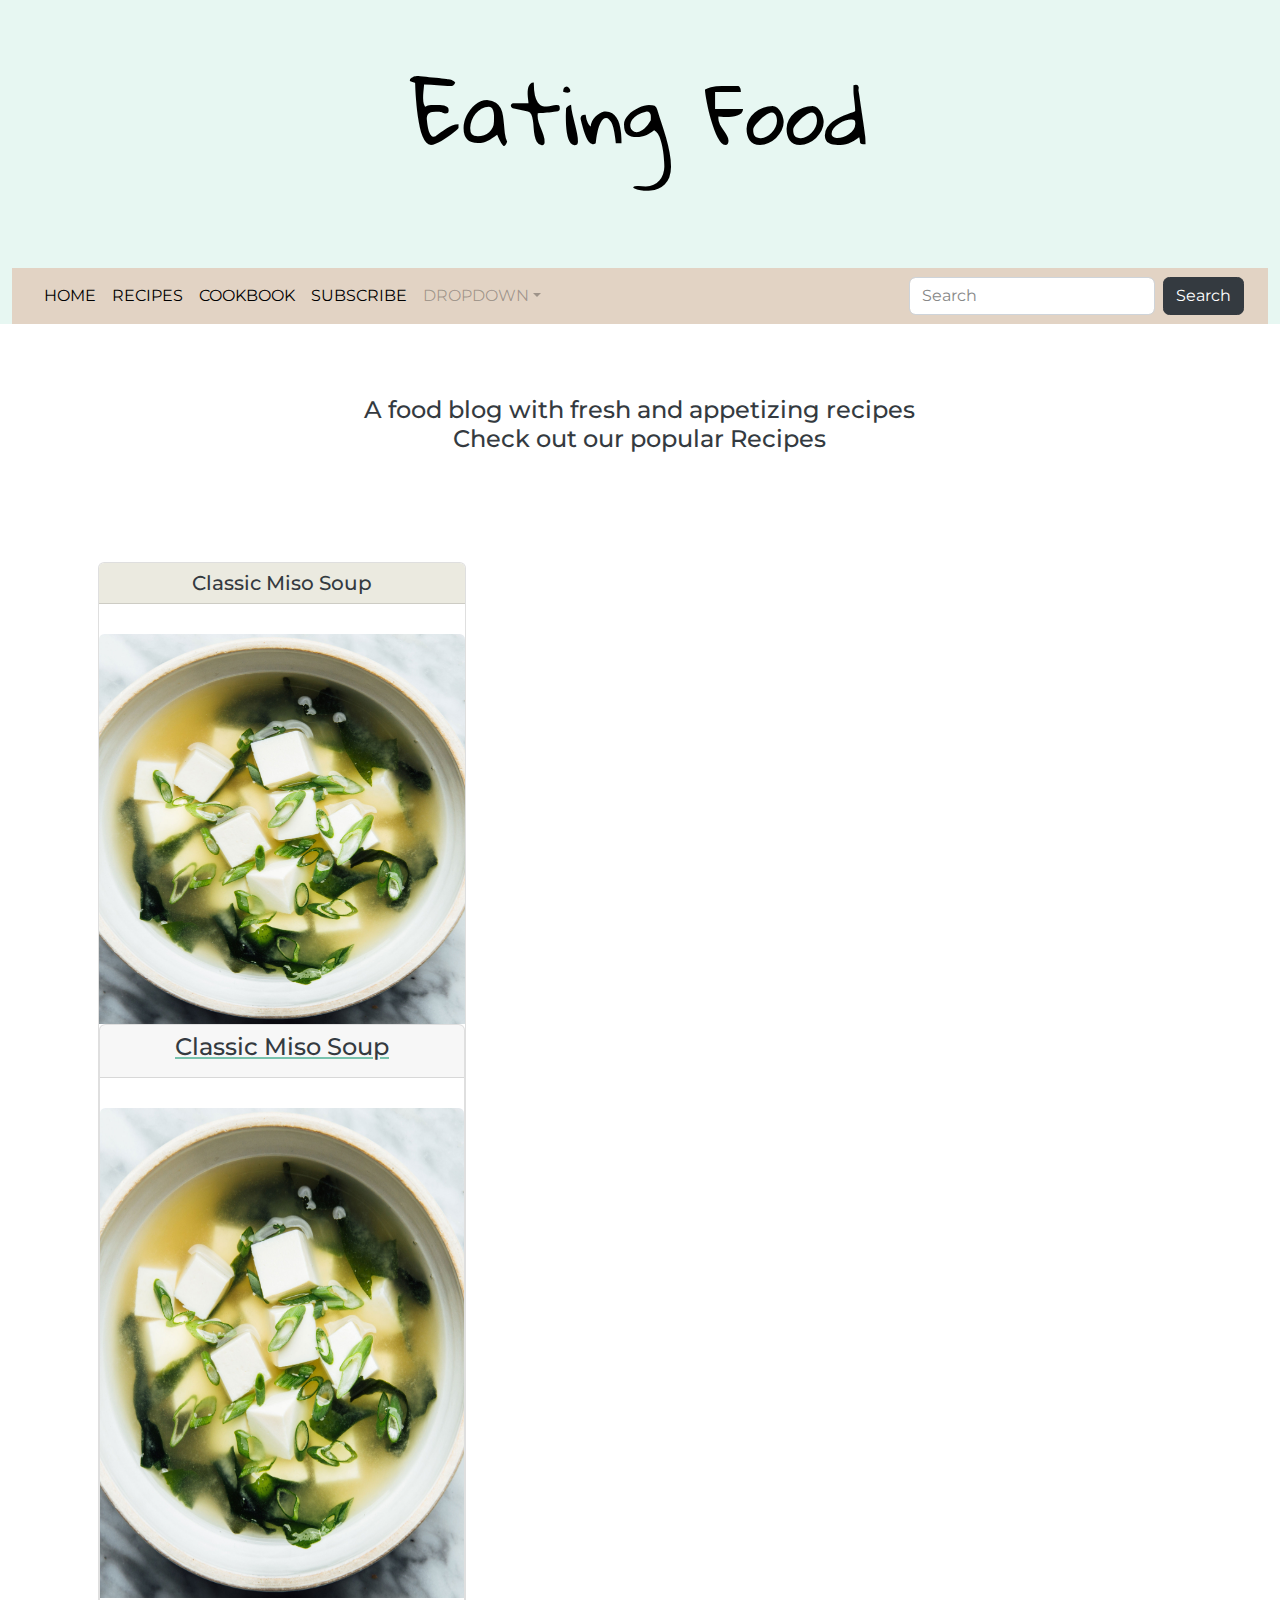
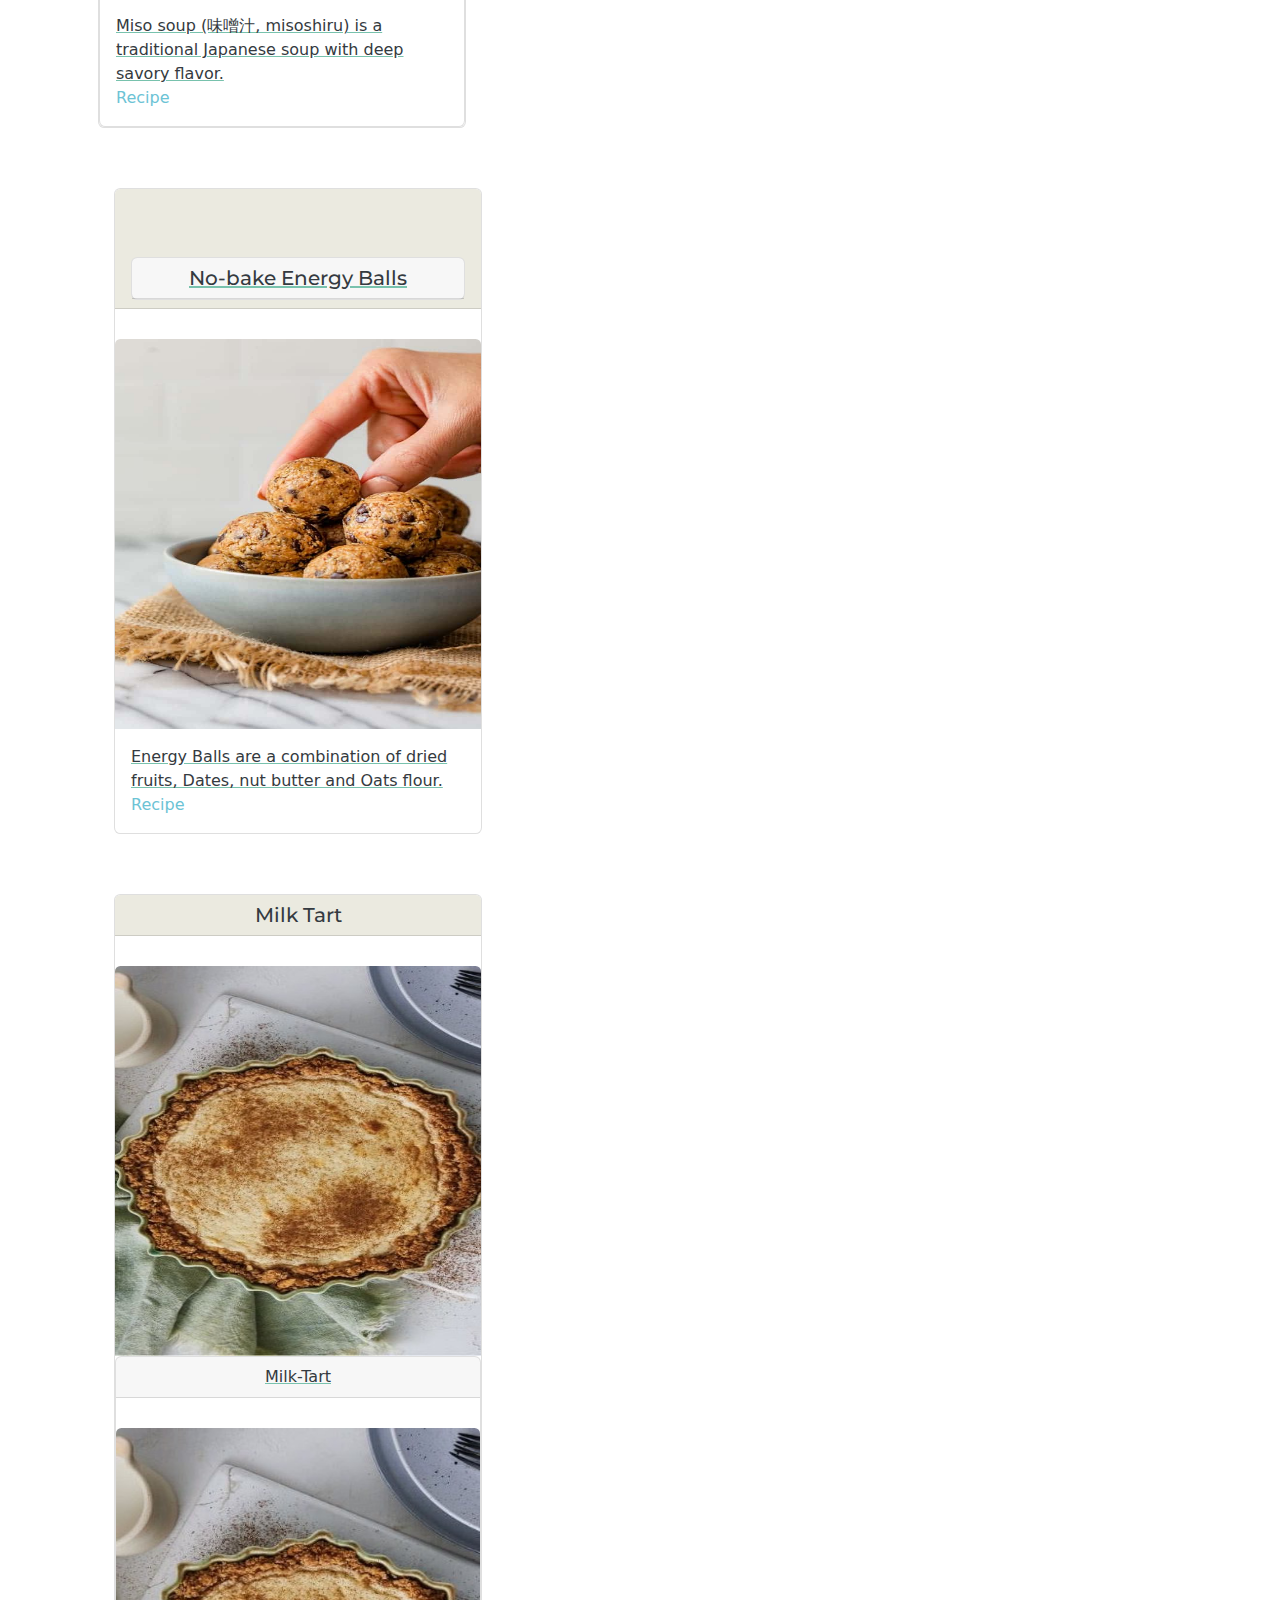
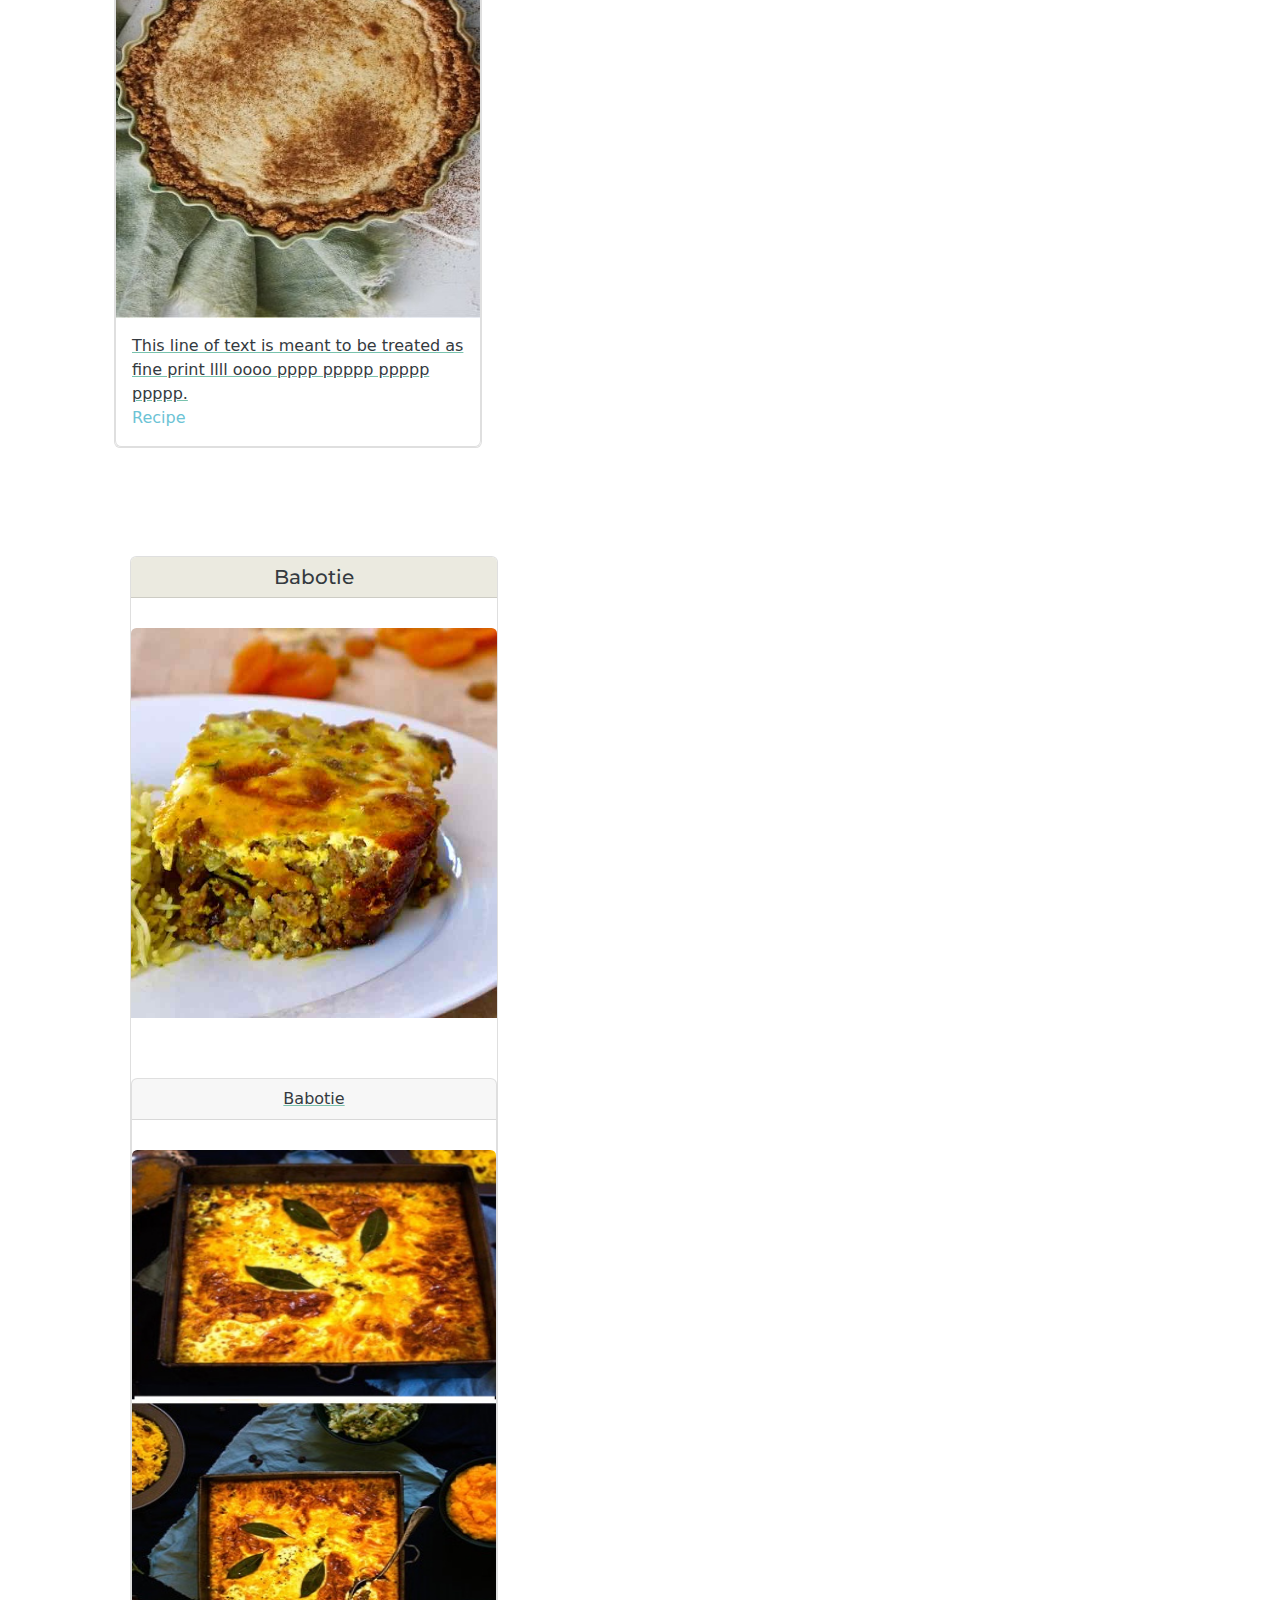
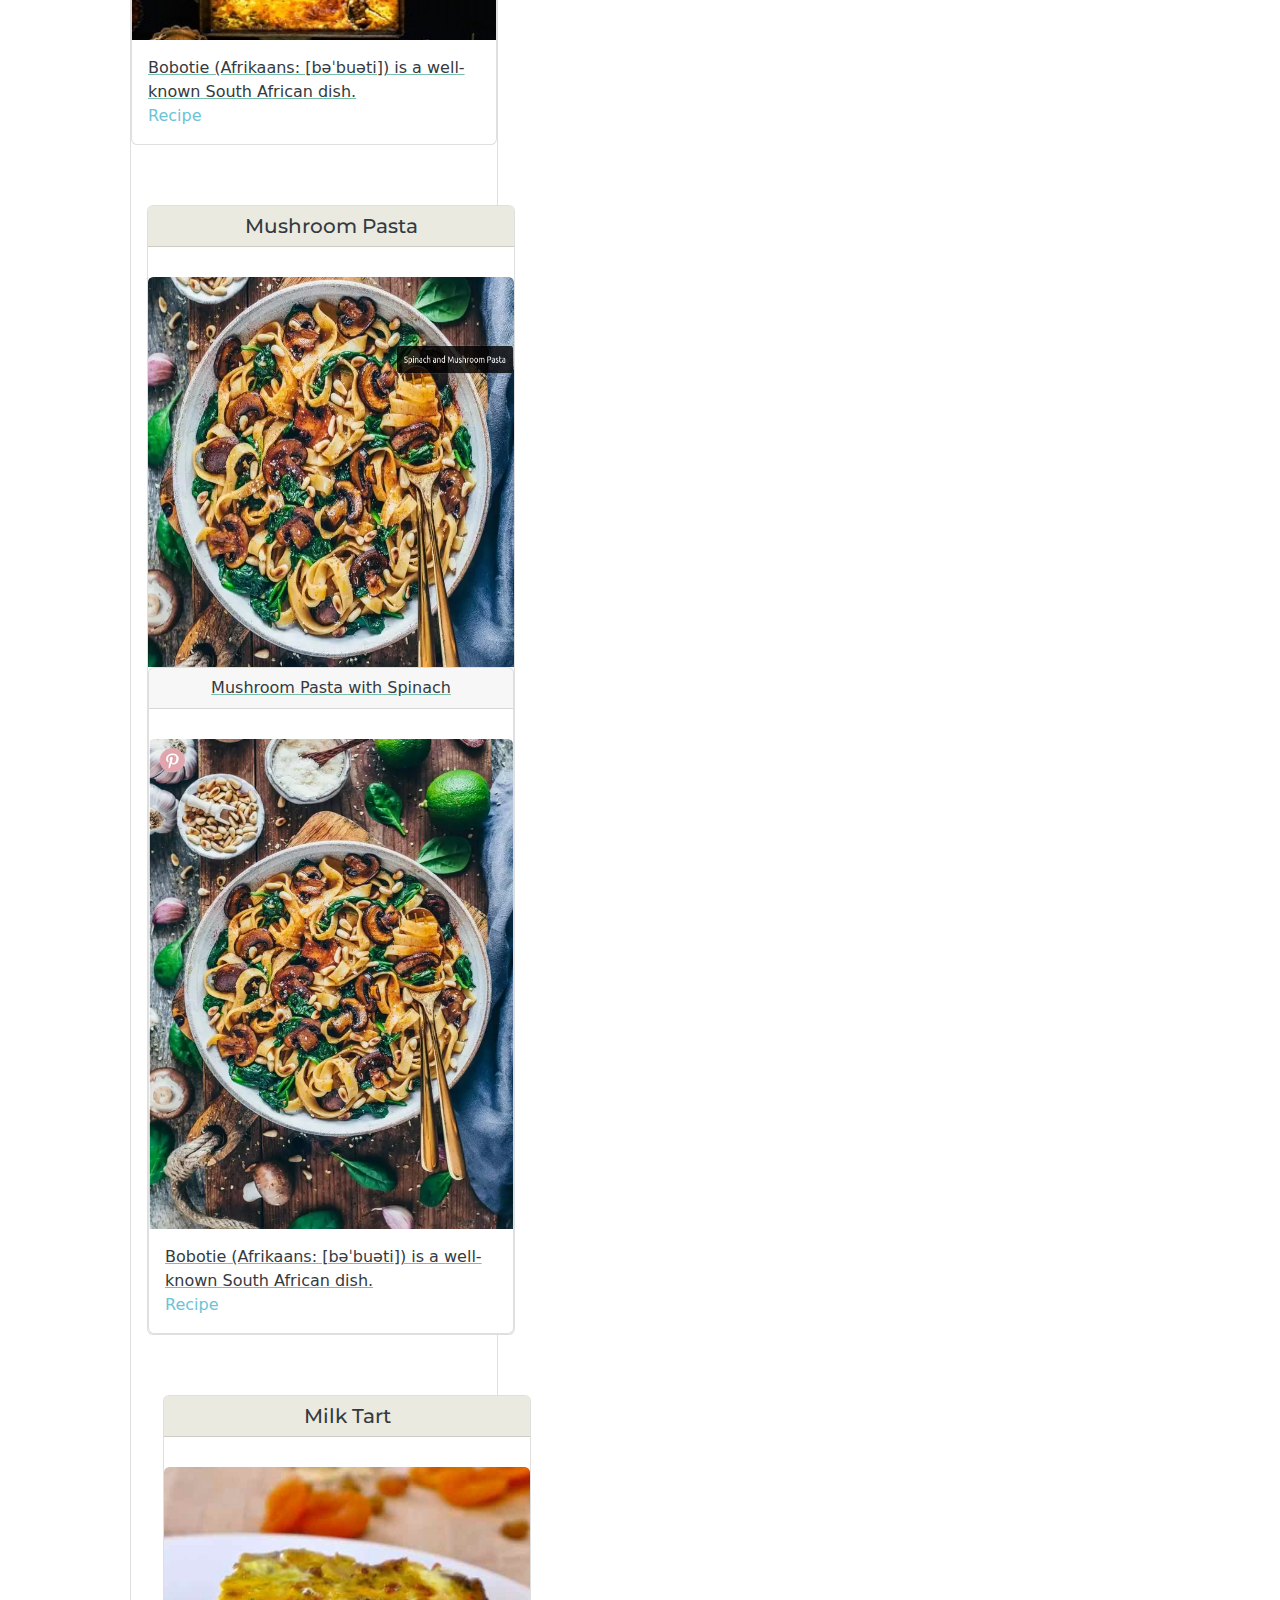
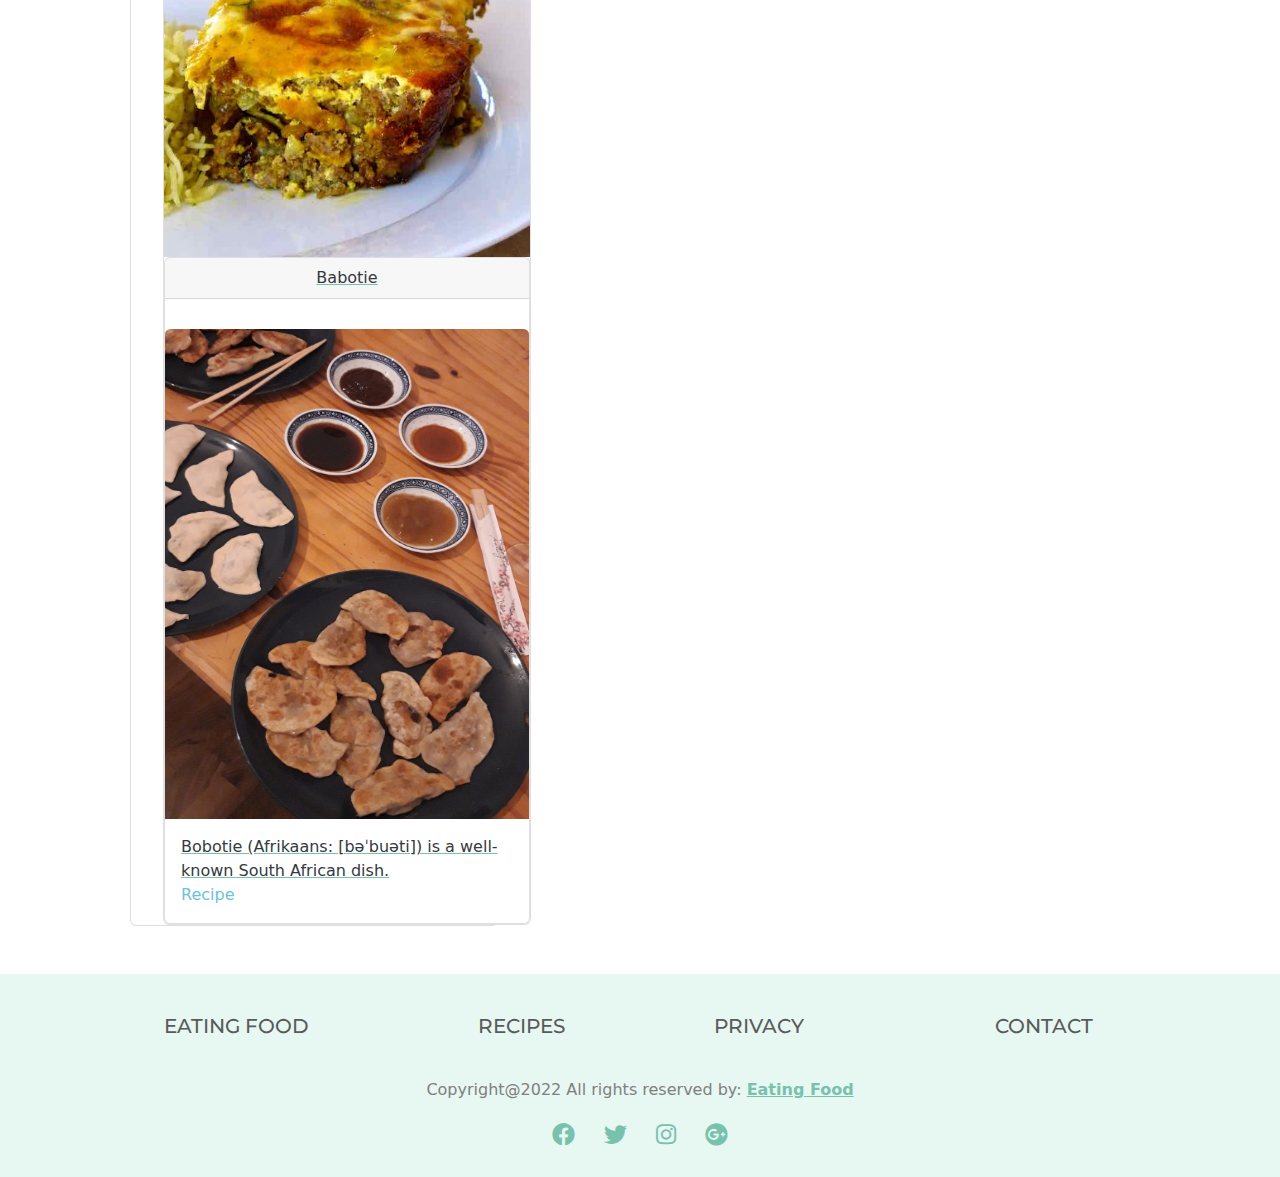
==== index.html @ 616c02f5 "Merge branch 'main' into krupa4" ====
<!DOCTYPE html>
<html>
  <head>
    <meta charset="UTF-8" />
    <title>title</title>
    <meta name="author" content="name" />
    <meta name="description" content="description here" />
    <meta name="keywords" content="keywords,here" />
    <meta name="viewport" content="width=device-width, initial-scale=1" />
    <link
      href="https://cdn.jsdelivr.net/npm/bootstrap@5.1.3/dist/css/bootstrap.min.css"
      rel="stylesheet"
      integrity="sha384-1BmE4kWBq78iYhFldvKuhfTAU6auU8tT94WrHftjDbrCEXSU1oBoqyl2QvZ6jIW3"
      crossorigin="anonymous"
    />
  <script src="https://cdn.jsdelivr.net/npm/bootstrap@5.1.3/dist/js/bootstrap.bundle.min.js" integrity="sha384-ka7Sk0Gln4gmtz2MlQnikT1wXgYsOg+OMhuP+IlRH9sENBO0LRn5q+8nbTov4+1p" crossorigin="anonymous"></script>
  <link href="source/bootstrap.css" rel="stylesheet">
  <link rel="stylesheet" href="https://cdnjs.cloudflare.com/ajax/libs/font-awesome/6.0.0/css/all.min.css" integrity="sha512-9usAa10IRO0HhonpyAIVpjrylPvoDwiPUiKdWk5t3PyolY1cOd4DSE0Ga+ri4AuTroPR5aQvXU9xC6qOPnzFeg==" crossorigin="anonymous" referrerpolicy="no-referrer" />
    <!--<link rel="stylesheet" href="source/bootstrap_orange.css" type="text/css">-->
    <link rel="stylesheet" href="stylesheet.css" type="text/css" />
  </head>
  <body>
    <header class="container-fluid bg-primary text-white pt-5 pb-0">
      <section>
        <div class="row text-center">
          <div class="col-md-8 col-lg-8 mx-auto mt-3">
            <h1 class="display-1 mb-5 font-weight-bold text-black" style="font-family: 'Gloria Hallelujah', cursive;">Eating Food</h1>
          </div>
        </div>
        <div class="row">
          <div class="col">
            <nav class="navbar navbar-expand-lg navbar-light bg-secondary">
              <div class="container-fluid">
                <button class="navbar-toggler" type="button" data-bs-toggle="collapse" data-bs-target="#navbarColor03" aria-controls="navbarColor03" aria-expanded="false" aria-label="Toggle navigation">
                  <span class="navbar-toggler-icon"></span>
                </button>
             <div class="collapse navbar-collapse" id="navbarColor03">
                  <ul class="navbar-nav me-auto">
                    <li class="nav-item">
                      <a class="nav-link active text-black" href="index.html">HOME
                        <span class="visually-hidden">(current)</span>
                      </a>
                    </li>
                    <li class="nav-item">
                      <a class="nav-link text-black" href="#">RECIPES</a>
                    </li>
                    <li class="nav-item">
                      <a class="nav-link text-black" href="#">COOKBOOK</a>
                    </li>
                    <li class="nav-item">
                      <a class="nav-link text-black" href="#">SUBSCRIBE</a>
                    </li>
                    <li class="nav-item dropdown text-black">
                      <a class="nav-link dropdown-toggle" data-bs-toggle="dropdown" href="#" role="button" aria-haspopup="true" aria-expanded="false">DROPDOWN</a>
                      <div class="dropdown-menu">
                        <a class="dropdown-item" href="#">Recipes</a>
                        <a class="dropdown-item" href="#">Cookbook</a>
                        <a class="dropdown-item" href="#">Subscribe</a>
                        <div class="dropdown-divider"></div>
                        <a class="dropdown-item" href="#">Write Us</a>
                      </div>
                    </li>
                  </ul>
                  <form class="d-flex">
                    <input class="form-control me-sm-2" type="text" placeholder="Search">
                    <button class="btn btn-dark my-2 my-sm-0" type="submit">Search</button>
                  </form>
                </div>
              </div>
            </nav>
          </header>
    <!--<header>
      <img src="source/img/banner2.jpg" alt="" />
      <nav class="navbar navbar-expand-lg navbar-light bg-light">
        <div class="container-fluid">
          <a class="navbar-brand" href="#">Navbar</a>
          <button
            class="navbar-toggler"
            type="button"
            data-bs-toggle="collapse"
            data-bs-target="#navbarSupportedContent"
            aria-controls="navbarSupportedContent"
            aria-expanded="false"
            aria-label="Toggle navigation"
          >
            <span class="navbar-toggler-icon"></span>
          </button>
          <div class="collapse navbar-collapse" id="navbarSupportedContent">
            <ul class="navbar-nav me-auto mb-2 mb-lg-0">
              <li class="nav-item">
                <a class="nav-link active" aria-current="page" href="#">Home</a>
              </li>
              <li class="nav-item">
                <a class="nav-link" href="#">Link</a>
              </li>
              <li class="nav-item dropdown">
                <a
                  class="nav-link dropdown-toggle"
                  href="#"
                  id="navbarDropdown"
                  role="button"
                  data-bs-toggle="dropdown"
                  aria-expanded="false"
                >
                  Dropdown
                </a>
                <ul class="dropdown-menu" aria-labelledby="navbarDropdown">
                  <li><a class="dropdown-item" href="#">Action</a></li>
                  <li><a class="dropdown-item" href="#">Another action</a></li>
                  <li><hr class="dropdown-divider" /></li>
                  <li>
                    <a class="dropdown-item" href="#">Something else here</a>
                  </li>
                </ul>
              </li>
              <li class="nav-item">
                <a class="nav-link disabled">Disabled</a>
              </li>
            </ul>
            <form class="d-flex">
              <input
                class="form-control me-2"
                type="search"
                placeholder="Search"
                aria-label="Search"
              />
              <button class="btn btn-outline-success" type="submit">
                Search
              </button>
            </form>
          </div>
        </div>
      </nav>
    </header>-->
    <!-- heading for content page-->
 <main class="container-fluid">
      <div class="row text-center pt-5 pb-4">
        <div class="col-md-8 col-lg-8 mx-auto">
          <h4 class="text-dark my-4">
            A food blog with fresh and appetizing recipes<br />Check out our popular
            Recipes
          </h4>
        </div>
      </div>
      <!--first row of images-->
      <div class="container-md">
      <div class="row d-flex justify-content-around">
       <div class="col mx-3">
          <div class="card" style ="width: 23rem;">
            <h5 class="card-header bg-success text-dark text-center">
              Classic Miso Soup
            </h5>
            <img class="card-img-top" src="source/img/classic-miso-soup.jpeg" style="height:390px"
       <div class="col mx-auto">
        <a href="K_recipe1.html">
          <div class="card h-150">
            <div class="card-header text-dark text-center">
              <h4>Classic Miso Soup</h4>
            </div>
            <img class="card-img-top" src="source/img/classic-miso-soup.jpeg" style="height:490px"
              alt="miso soup">
            <div class="card-body">
              <p class=" card-text text-dark">
                Miso soup (味噌汁, misoshiru) is a traditional Japanese soup with deep savory flavor.
              </p>
              <a href="K_recipe1.html" class="card-link text-info mt-auto" style="text-decoration:none;">Recipe</a>
            
            </div>
          </a>
          </div>
        </div>
        <!--<div class="col sidespace"></div>

        <a style="display: block" href="K_recipe1.html">
          <div class="col-sm coverpic">
            <img src="source/img/classic-miso-soup.jpeg" alt="" />
            <p class="h6">Classic Miso Soup</p>
            <p>
              <small
                >This line of text is meant to be treated as fine print.</small
              >
            </p>
          </div></a
        >-->

        <div class="col mx-3">
          <div class="card" style ="width: 23rem;">
            <h5 class="card-header bg-success text-dark text-center">
        <div class="col mx-auto">
          <a href="K_recipe2.html">
          <div class="card h-150">
            <div class="card-header text-dark text-center">
              No-bake Energy Balls
            </h5>
            <img class="card-img-top img-responsive" src="source/img/No-Bake-Energy-Bites-4-1.jpeg" style="height:390px"
              alt="energy balls">
            <div class="card-body">
              <p class=" card-text text-dark">
              Energy Balls are a combination of dried fruits, Dates, nut butter and Oats flour. 
              </p>
              <a href="K_recipe2.html" class="card-link text-info mt-auto" style="text-decoration:none;">Recipe</a>
            </div>
          </div>
        </a>
        </div>
        <!--FRANCOIS recipes-->
        <div class="col mx-3">
          <div class="card" style ="width: 23rem;">
            <h5 class="card-header bg-success text-dark text-center">
              Milk Tart
            </h5>
            <img class="card-img-top" src="source/img/sa_milktart.jpg" style="height:390px"
        <div class="col mx-auto">
          <a href="K_recipe1.html">
          <div class="card h-150">
            <div class="card-header text-dark text-center">
              Milk-Tart
            </div>
            <img class="card-img-top" src="source/img/sa_milktart.jpg" style="height:490px"
              alt="Milktart">
            <div class="card-body">
              <p class=" card-text text-dark">
                This line of text is meant to be treated as fine print llll oooo pppp ppppp ppppp ppppp.
              </p>
              <a href="" class="card-link text-info mt-auto" style="text-decoration:none;">Recipe</a>
            </div> 
          </a>
          </div>
        </div>

       <!--second row of images-->
       <!--FRANCOIS recipe-->
        
        <div class="row d-flex justify-content-around my-5">
          <div class="col mx-3">
            <div class="card" style ="width: 23rem;">
              <h5 class="card-header bg-success text-dark text-center">
                Babotie
              </h5>
              <img class="card-img-top" src="source/img/sa_bobotie.jpg"  style="height:390px"
        <div class="row d-flex justify-content-around">
          <div class="col mx-auto">
            <a href="K_recipe1.html">
            <div class="card h-150">
              <div class="card-header text-dark text-center">
                Babotie
              </div>
              <img class="card-img-top" src="source/img/sa_bobotie_v.jpg"  style="height:490px"
                alt="Babotie">
              <div class="card-body">
                <p class=" card-text text-dark">
                  Bobotie (Afrikaans: [bəˈbuəti]) is a well-known South African dish.
                </p>
                <a href="" class="card-link text-info mt-auto" style="text-decoration:none;">Recipe</a>
              </div>
            </div>
          </a>
          </div>
          <!--SHAWN recipe-->
          <div class="col mx-3">
            <div class="card" style ="width: 23rem;">
              <h5 class="card-header bg-success text-dark text-center">
               Mushroom Pasta
              </h5>
              <img class="card-img-top" src="source/img/mushroom_pasta.png"  style="height:390px"
          <div class="col mx-auto">
            <a href="S_recipe1.html">
            <div class="card h-150">
              <div class="card-header text-dark text-center">
                Mushroom Pasta with Spinach
              </div>
              <img class="card-img-top" src="source/img/mushroom_pasta_v.png"  style="height:490px"
                alt="mushroom pasta">
              <div class="card-body">
                <p class=" card-text text-dark">
                  Bobotie (Afrikaans: [bəˈbuəti]) is a well-known South African dish.
                </p>
                <a href="" class="card-link text-info mt-auto" style="text-decoration:none;">Recipe</a>
              </div>
            </div>
          </a>
          </div>
          <!--SHAWN recipe, I added francois just to fill it-->
          <div class="col mx-3">
            <div class="card" style ="width: 23rem;">
              <h5 class="card-header bg-success text-dark text-center">
                Milk Tart
              </h5>
              <img class="card-img-top" src="source/img/sa_bobotie.jpg"  style="height:390px"
          <div class="col mx-auto">
            <a href="S_recipe2.html">
            <div class="card h-150">
              <div class="card-header text-dark text-center">
                Babotie
              </div>
              <img class="card-img-top" src="source/img/dumplings_v2.jpeg"  style="height:490px"
                alt="Babotie">
              <div class="card-body">
                <p class=" card-text text-dark">
                  Bobotie (Afrikaans: [bəˈbuəti]) is a well-known South African dish.
                </p>
                <a href="" class="card-link text-info mt-auto" style="text-decoration:none;">Recipe</a>
              </div>
            </div>
          </a>
          </div>
        </div>
        </main>
        <!--<a style="display: block" href="recepie3.html">
          <div class="col-sm coverpic">
            <img src="source/img/sa_milktart.jpg" alt="" />
            <p class="h6">Milktart</p>
            <p>
              <small
                >This line of text is meant to be treated as fine print.</small
              >
            </p>
          </div></a
        >-->

        <!--<div class="col sidespace"></div>
      </div>
      <div class="row">
        <div class="col sidespace"></div>
        <a style="display: block" href="recepie4.html">
          <div class="col-sm coverpic">
            <img src="source/img/sa_bobotie.jpg" alt="" />
            <p class="h6">Bobotie</p>
            <p>
              <small
                >This line of text is meant to be treated as fine print .</small
              >
            </p>
          </div></a
        >-->
        <!----
        <a style="display: block" href="S_recipe1.html">
          <div class="col-sm coverpic">
            <img src="source/img/recepie_template.jpg" alt="" />
            <p class="h6">h6. Bootstrap heading</p>
            <p>
              <small
                >This line of text is meant to be treated as fine print.</small
              >
            </p>
          </div></a
        >
        <a style="display: block" href="recepie6.html">
          <div class="col-sm coverpic">
            <img src="source/img/recepie_template.jpg" alt="" />
            <p class="h6">h6. Bootstrap heading</p>
            <p>
              <small
                >This line of text is meant to be treated as fine print.</small
              >
            </p>
          </div></a
        >
        <div class="col sidespace"></div>
        </div>-->
    
    <!--<footer></footer>-->

    <footer class="bg-primary text-white pt-4 pb-2">
      <div class="container text-center text-md-left">
        <div class ="row text-center text-md-left">
          <div class="col-md-3 col-lg-3 col-xl-3 mx-auto mt-3">
            <h5 class="text-uppercase mb-4 font-weight-bold text-grey">Eating Food</h5>
          </div>
          <div class="col-md-2 col-lg-2 col-xl-2 mx-auto mt-3">
            <h5 class="text-uppercase mb-4 font-weight-bold text-grey">recipes</h5>
          </div>
          <div class="col-md-3 col-lg-2 col-xl-2 mx-auto mt-3">
            <h5 class="text-uppercase mb-4 font-weight-bold text-grey">Privacy</h5>
          </div>
          <div class="col-md-4 col-lg-3 col-xl-3 mx-auto mt-3">
            <h5 class="text-uppercase mb-4 font-weight-bold text-grey">contact</h5>
          </div>
        </div>
        <div class="row-align-items-center">
          <div class="col-md-6 col-lg-6 mx-auto mt-3">
            <p style="color:grey;">Copyright@2022 All rights reserved by:
              <a href="#" style="text-decoration": none;">
                <strong class="text-grey">Eating Food</strong>
              </a>
            </p>
          </div>
          <div class="col-md-6 col-lg-6 mx-auto mt-3">
            <div class="text-right text-md-right">
              <ul class="list-unstyled list-inline">
                <li class="list-inline-item">
                  <a href="#" class="btn-floating btn-sm text-grey" style="font-size: 23px;"><i class="fab fa-facebook"></i></a>
                </li>
                <li class="list-inline-item">
                  <a href="#" class="btn-floating btn-sm text-grey" style="font-size: 23px;"><i class="fab fa-twitter"></i></a>
                </li>
                <li class="list-inline-item">
                  <a href="#" class="btn-floating btn-sm text-grey" style="font-size: 23px;"><i class="fab fa-instagram"></i></a>
                </li>
                <li class="list-inline-item">
                  <a href="#" class="btn-floating btn-sm text-grey" style="font-size: 23px;"><i class="fab fa-google-plus"></i></a>
                </li>
              </ul>
            </div>
           </div>
        </div>
      </div>
     </footer>
  </body>
</html>
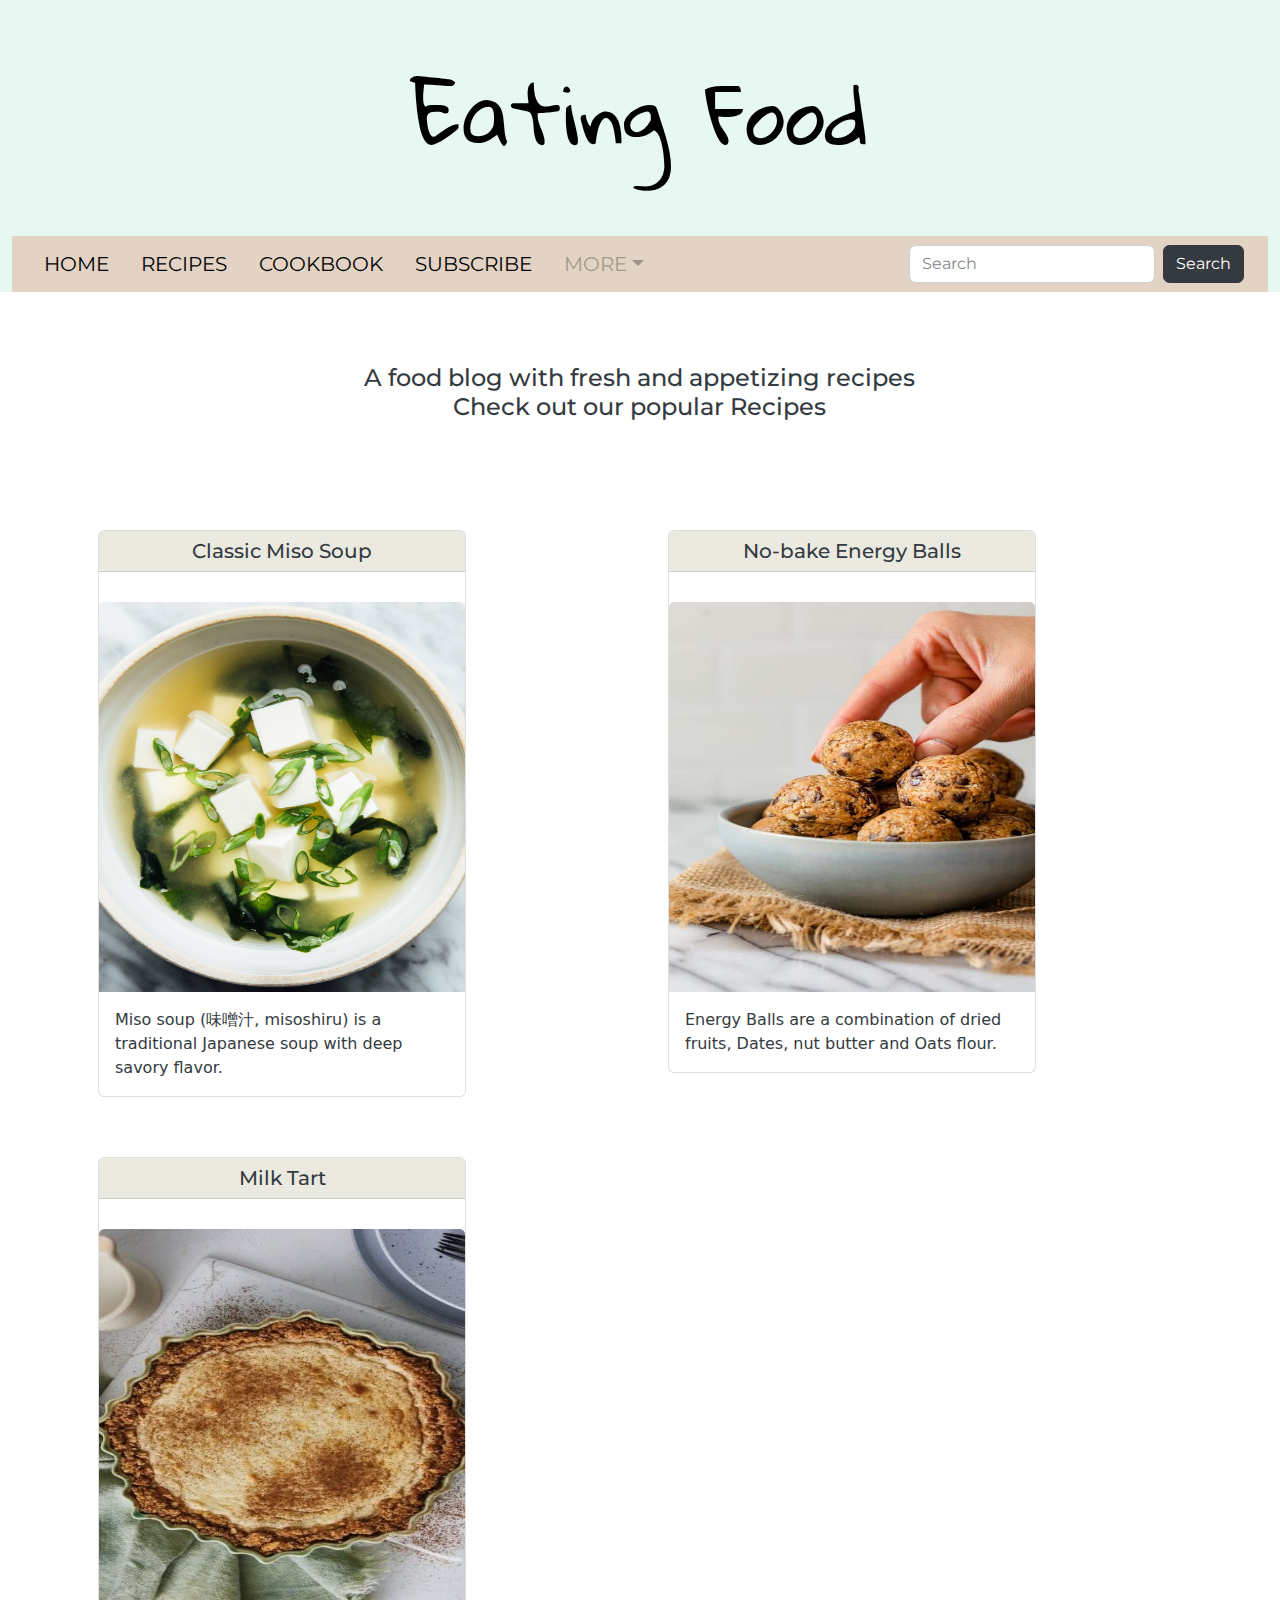
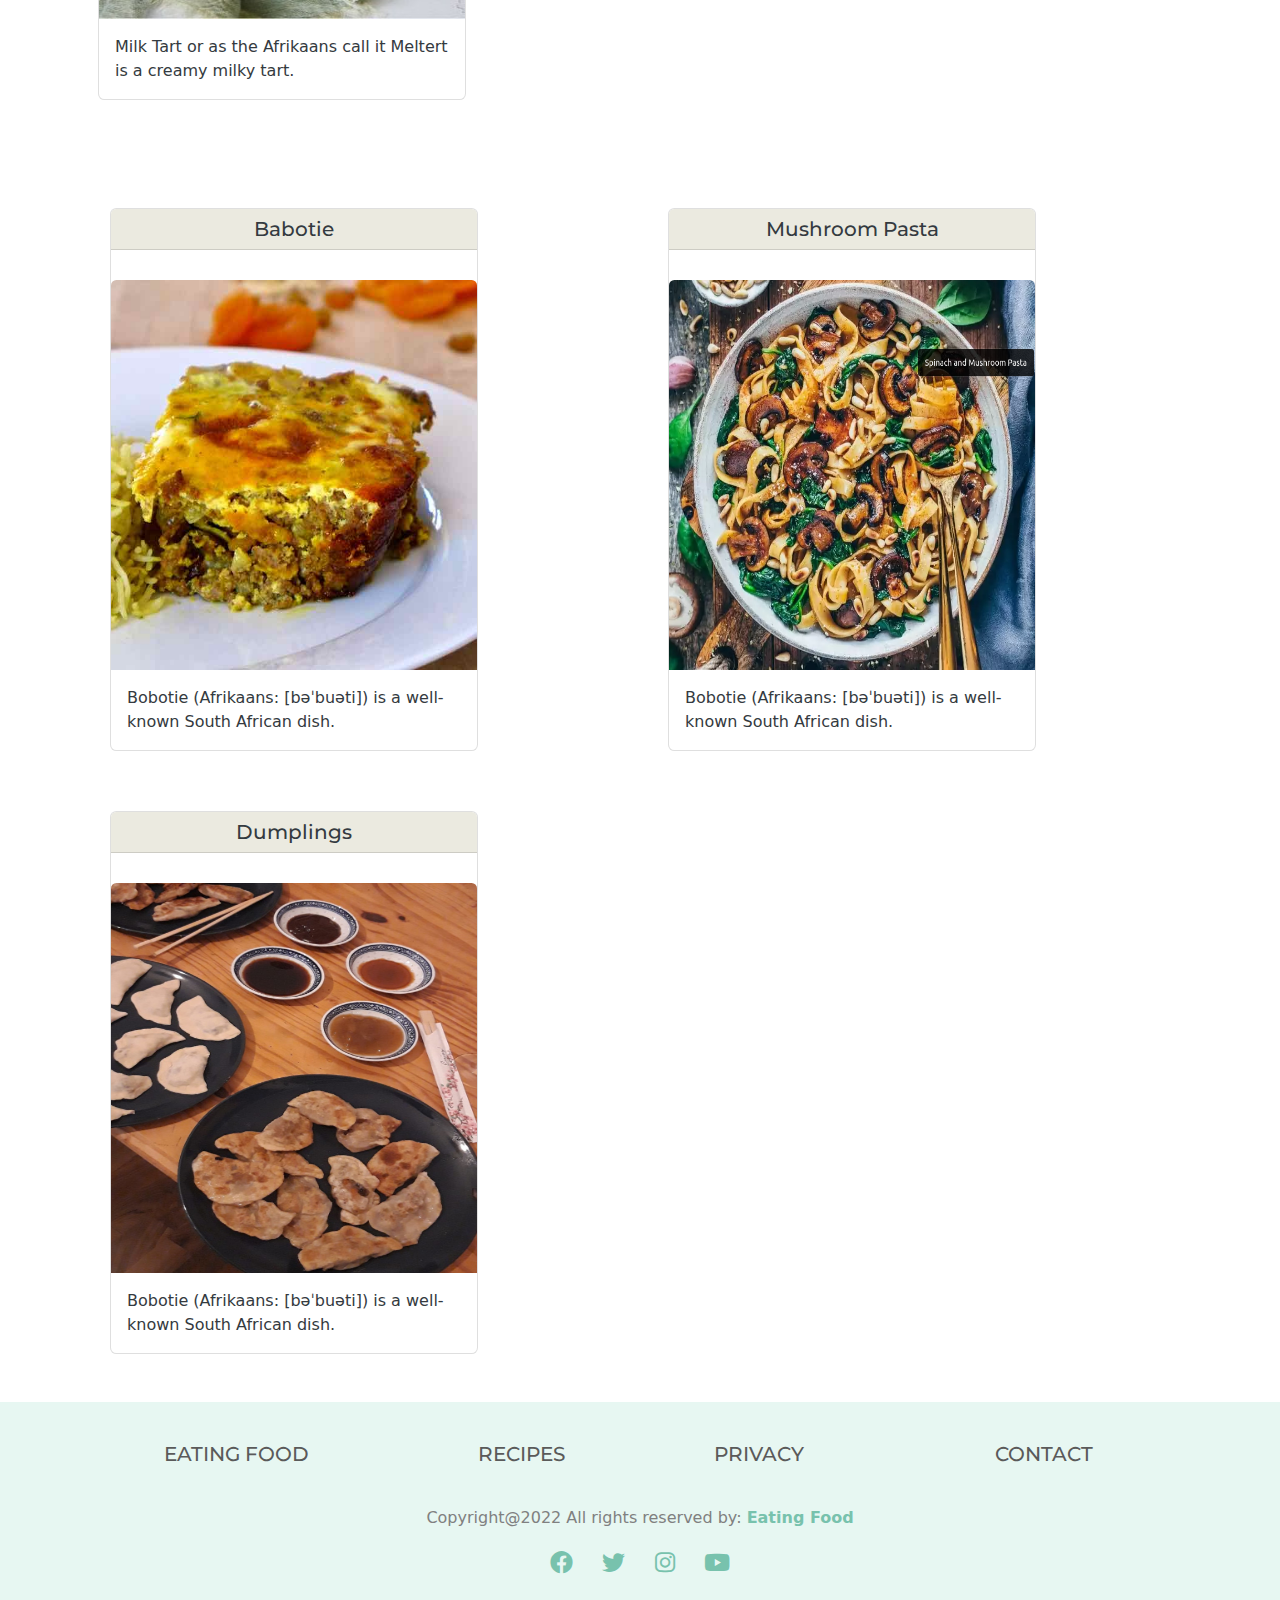
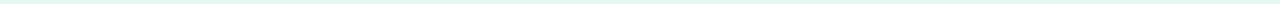
==== commit 51bf8fc6: "fixed merge conflicts" ====
--- a/index.html
+++ b/index.html
@@ -21,10 +21,9 @@
   </head>
   <body>
     <header class="container-fluid bg-primary text-white pt-5 pb-0">
-      <section>
         <div class="row text-center">
           <div class="col-md-8 col-lg-8 mx-auto mt-3">
-            <h1 class="display-1 mb-5 font-weight-bold text-black" style="font-family: 'Gloria Hallelujah', cursive;">Eating Food</h1>
+            <h1 class="display-1 mb-3 font-weight-bold text-black" style="font-family: 'Gloria Hallelujah', cursive;">Eating Food</h1>
           </div>
         </div>
         <div class="row">
@@ -37,21 +36,21 @@
              <div class="collapse navbar-collapse" id="navbarColor03">
                   <ul class="navbar-nav me-auto">
                     <li class="nav-item">
-                      <a class="nav-link active text-black" href="index.html">HOME
+                      <a class="nav-link navbar-brand text-black" href="index.html">HOME
                         <span class="visually-hidden">(current)</span>
                       </a>
                     </li>
                     <li class="nav-item">
-                      <a class="nav-link text-black" href="#">RECIPES</a>
-                    </li>
-                    <li class="nav-item">
-                      <a class="nav-link text-black" href="#">COOKBOOK</a>
-                    </li>
-                    <li class="nav-item">
-                      <a class="nav-link text-black" href="#">SUBSCRIBE</a>
+                      <a class="nav-link navbar-brand text-black" href="#">RECIPES</a>
+                    </li>
+                    <li class="nav-item">
+                      <a class="nav-link navbar-brand text-black" href="#">COOKBOOK</a>
+                    </li>
+                    <li class="nav-item">
+                      <a class="nav-link navbar-brand text-black" href="#">SUBSCRIBE</a>
                     </li>
                     <li class="nav-item dropdown text-black">
-                      <a class="nav-link dropdown-toggle" data-bs-toggle="dropdown" href="#" role="button" aria-haspopup="true" aria-expanded="false">DROPDOWN</a>
+                      <a class="nav-link dropdown-toggle navbar-brand" data-bs-toggle="dropdown" href="#" role="button" aria-haspopup="true" aria-expanded="false">MORE</a>
                       <div class="dropdown-menu">
                         <a class="dropdown-item" href="#">Recipes</a>
                         <a class="dropdown-item" href="#">Cookbook</a>
@@ -69,70 +68,6 @@
               </div>
             </nav>
           </header>
-    <!--<header>
-      <img src="source/img/banner2.jpg" alt="" />
-      <nav class="navbar navbar-expand-lg navbar-light bg-light">
-        <div class="container-fluid">
-          <a class="navbar-brand" href="#">Navbar</a>
-          <button
-            class="navbar-toggler"
-            type="button"
-            data-bs-toggle="collapse"
-            data-bs-target="#navbarSupportedContent"
-            aria-controls="navbarSupportedContent"
-            aria-expanded="false"
-            aria-label="Toggle navigation"
-          >
-            <span class="navbar-toggler-icon"></span>
-          </button>
-          <div class="collapse navbar-collapse" id="navbarSupportedContent">
-            <ul class="navbar-nav me-auto mb-2 mb-lg-0">
-              <li class="nav-item">
-                <a class="nav-link active" aria-current="page" href="#">Home</a>
-              </li>
-              <li class="nav-item">
-                <a class="nav-link" href="#">Link</a>
-              </li>
-              <li class="nav-item dropdown">
-                <a
-                  class="nav-link dropdown-toggle"
-                  href="#"
-                  id="navbarDropdown"
-                  role="button"
-                  data-bs-toggle="dropdown"
-                  aria-expanded="false"
-                >
-                  Dropdown
-                </a>
-                <ul class="dropdown-menu" aria-labelledby="navbarDropdown">
-                  <li><a class="dropdown-item" href="#">Action</a></li>
-                  <li><a class="dropdown-item" href="#">Another action</a></li>
-                  <li><hr class="dropdown-divider" /></li>
-                  <li>
-                    <a class="dropdown-item" href="#">Something else here</a>
-                  </li>
-                </ul>
-              </li>
-              <li class="nav-item">
-                <a class="nav-link disabled">Disabled</a>
-              </li>
-            </ul>
-            <form class="d-flex">
-              <input
-                class="form-control me-2"
-                type="search"
-                placeholder="Search"
-                aria-label="Search"
-              />
-              <button class="btn btn-outline-success" type="submit">
-                Search
-              </button>
-            </form>
-          </div>
-        </div>
-      </nav>
-    </header>-->
-    <!-- heading for content page-->
  <main class="container-fluid">
       <div class="row text-center pt-5 pb-4">
         <div class="col-md-8 col-lg-8 mx-auto">
@@ -144,223 +79,112 @@
       </div>
       <!--first row of images-->
       <div class="container-md">
-      <div class="row d-flex justify-content-around">
-       <div class="col mx-3">
-          <div class="card" style ="width: 23rem;">
-            <h5 class="card-header bg-success text-dark text-center">
-              Classic Miso Soup
-            </h5>
-            <img class="card-img-top" src="source/img/classic-miso-soup.jpeg" style="height:390px"
-       <div class="col mx-auto">
-        <a href="K_recipe1.html">
-          <div class="card h-150">
-            <div class="card-header text-dark text-center">
-              <h4>Classic Miso Soup</h4>
-            </div>
-            <img class="card-img-top" src="source/img/classic-miso-soup.jpeg" style="height:490px"
-              alt="miso soup">
-            <div class="card-body">
-              <p class=" card-text text-dark">
-                Miso soup (味噌汁, misoshiru) is a traditional Japanese soup with deep savory flavor.
-              </p>
-              <a href="K_recipe1.html" class="card-link text-info mt-auto" style="text-decoration:none;">Recipe</a>
-            
-            </div>
-          </a>
-          </div>
-        </div>
-        <!--<div class="col sidespace"></div>
-
-        <a style="display: block" href="K_recipe1.html">
-          <div class="col-sm coverpic">
-            <img src="source/img/classic-miso-soup.jpeg" alt="" />
-            <p class="h6">Classic Miso Soup</p>
-            <p>
-              <small
-                >This line of text is meant to be treated as fine print.</small
-              >
-            </p>
-          </div></a
-        >-->
-
-        <div class="col mx-3">
-          <div class="card" style ="width: 23rem;">
-            <h5 class="card-header bg-success text-dark text-center">
-        <div class="col mx-auto">
-          <a href="K_recipe2.html">
-          <div class="card h-150">
-            <div class="card-header text-dark text-center">
-              No-bake Energy Balls
-            </h5>
-            <img class="card-img-top img-responsive" src="source/img/No-Bake-Energy-Bites-4-1.jpeg" style="height:390px"
-              alt="energy balls">
-            <div class="card-body">
-              <p class=" card-text text-dark">
-              Energy Balls are a combination of dried fruits, Dates, nut butter and Oats flour. 
-              </p>
-              <a href="K_recipe2.html" class="card-link text-info mt-auto" style="text-decoration:none;">Recipe</a>
-            </div>
-          </div>
-        </a>
-        </div>
+        <div class="row d-flex justify-content-around">
+         <div class="col mx-3">
+            <div class="card" style ="width: 23rem;">
+              <h5 class="card-header bg-success text-dark text-center">
+                Classic Miso Soup
+              </h5>
+              <a href="K_recipe1.html">
+              <img class="card-img-top" src="source/img/classic-miso-soup.jpeg" style="height:390px"
+                alt="miso soup">
+              </a>
+              <div class="card-body">
+                <p class=" card-text text-dark">
+                  Miso soup (味噌汁, misoshiru) is a traditional Japanese soup with deep savory flavor.
+                </p>
+              </div>
+            </div>
+          </div>
+          <div class="col mx-3">
+            <div class="card" style ="width: 23rem;">
+              <h5 class="card-header bg-success text-dark text-center">
+                No-bake Energy Balls
+              </h5>
+              <a href="K_recipe2.html">
+              <img class="card-img-top img-responsive" src="source/img/No-Bake-Energy-Bites-4-1.jpeg" style="height:390px"
+                alt="energy balls">
+              </a>
+              <div class="card-body">
+                <p class=" card-text text-dark">
+                Energy Balls are a combination of dried fruits, Dates, nut butter and Oats flour.
+                </p>
+              </div>
+            </div>
+          </div>
         <!--FRANCOIS recipes-->
         <div class="col mx-3">
           <div class="card" style ="width: 23rem;">
             <h5 class="card-header bg-success text-dark text-center">
               Milk Tart
             </h5>
+            <a href="fr_recipe1.html">
             <img class="card-img-top" src="source/img/sa_milktart.jpg" style="height:390px"
-        <div class="col mx-auto">
-          <a href="K_recipe1.html">
-          <div class="card h-150">
-            <div class="card-header text-dark text-center">
-              Milk-Tart
-            </div>
-            <img class="card-img-top" src="source/img/sa_milktart.jpg" style="height:490px"
               alt="Milktart">
+            </a>
             <div class="card-body">
               <p class=" card-text text-dark">
-                This line of text is meant to be treated as fine print llll oooo pppp ppppp ppppp ppppp.
+                Milk Tart or as the Afrikaans call it Meltert is a creamy milky tart.
               </p>
-              <a href="" class="card-link text-info mt-auto" style="text-decoration:none;">Recipe</a>
-            </div> 
-          </a>
-          </div>
-        </div>
-
+            </div>
+          </div>
+        </div>
        <!--second row of images-->
        <!--FRANCOIS recipe-->
-        
-        <div class="row d-flex justify-content-around my-5">
-          <div class="col mx-3">
-            <div class="card" style ="width: 23rem;">
-              <h5 class="card-header bg-success text-dark text-center">
-                Babotie
-              </h5>
-              <img class="card-img-top" src="source/img/sa_bobotie.jpg"  style="height:390px"
-        <div class="row d-flex justify-content-around">
-          <div class="col mx-auto">
-            <a href="K_recipe1.html">
-            <div class="card h-150">
-              <div class="card-header text-dark text-center">
-                Babotie
-              </div>
-              <img class="card-img-top" src="source/img/sa_bobotie_v.jpg"  style="height:490px"
-                alt="Babotie">
-              <div class="card-body">
-                <p class=" card-text text-dark">
-                  Bobotie (Afrikaans: [bəˈbuəti]) is a well-known South African dish.
-                </p>
-                <a href="" class="card-link text-info mt-auto" style="text-decoration:none;">Recipe</a>
-              </div>
-            </div>
-          </a>
-          </div>
+       <div class="row d-flex justify-content-around my-5">
+        <div class="col mx-3">
+          <div class="card" style ="width: 23rem;">
+            <h5 class="card-header bg-success text-dark text-center">
+              Babotie
+            </h5>
+            <a href="fr_recipe2.html">
+            <img class="card-img-top" src="source/img/sa_bobotie.jpg"  style="height:390px"
+              alt="Babotie">
+            </a>
+            <div class="card-body">
+              <p class=" card-text text-dark">
+                Bobotie (Afrikaans: [bəˈbuəti]) is a well-known South African dish.
+              </p>
+            </div>
+          </div>
+        </div>
           <!--SHAWN recipe-->
           <div class="col mx-3">
             <div class="card" style ="width: 23rem;">
               <h5 class="card-header bg-success text-dark text-center">
                Mushroom Pasta
               </h5>
+              <a href="S_recipe1.html">
               <img class="card-img-top" src="source/img/mushroom_pasta.png"  style="height:390px"
-          <div class="col mx-auto">
-            <a href="S_recipe1.html">
-            <div class="card h-150">
-              <div class="card-header text-dark text-center">
-                Mushroom Pasta with Spinach
-              </div>
-              <img class="card-img-top" src="source/img/mushroom_pasta_v.png"  style="height:490px"
                 alt="mushroom pasta">
+              </a>
               <div class="card-body">
                 <p class=" card-text text-dark">
                   Bobotie (Afrikaans: [bəˈbuəti]) is a well-known South African dish.
                 </p>
-                <a href="" class="card-link text-info mt-auto" style="text-decoration:none;">Recipe</a>
-              </div>
-            </div>
-          </a>
+              </div>
+            </div>
           </div>
           <!--SHAWN recipe, I added francois just to fill it-->
           <div class="col mx-3">
             <div class="card" style ="width: 23rem;">
               <h5 class="card-header bg-success text-dark text-center">
-                Milk Tart
-              </h5>
-              <img class="card-img-top" src="source/img/sa_bobotie.jpg"  style="height:390px"
-          <div class="col mx-auto">
-            <a href="S_recipe2.html">
-            <div class="card h-150">
-              <div class="card-header text-dark text-center">
-                Babotie
-              </div>
-              <img class="card-img-top" src="source/img/dumplings_v2.jpeg"  style="height:490px"
+                Dumplings
+              </h5>
+              <a href="S_recipe2.html">
+              <img class="card-img-top" src="source/img/dumplings_v2.jpeg"  style="height:390px"
                 alt="Babotie">
+              </a>
               <div class="card-body">
                 <p class=" card-text text-dark">
                   Bobotie (Afrikaans: [bəˈbuəti]) is a well-known South African dish.
                 </p>
-                <a href="" class="card-link text-info mt-auto" style="text-decoration:none;">Recipe</a>
-              </div>
-            </div>
-          </a>
+              </div>
+            </div>
           </div>
         </div>
         </main>
-        <!--<a style="display: block" href="recepie3.html">
-          <div class="col-sm coverpic">
-            <img src="source/img/sa_milktart.jpg" alt="" />
-            <p class="h6">Milktart</p>
-            <p>
-              <small
-                >This line of text is meant to be treated as fine print.</small
-              >
-            </p>
-          </div></a
-        >-->
-
-        <!--<div class="col sidespace"></div>
-      </div>
-      <div class="row">
-        <div class="col sidespace"></div>
-        <a style="display: block" href="recepie4.html">
-          <div class="col-sm coverpic">
-            <img src="source/img/sa_bobotie.jpg" alt="" />
-            <p class="h6">Bobotie</p>
-            <p>
-              <small
-                >This line of text is meant to be treated as fine print .</small
-              >
-            </p>
-          </div></a
-        >-->
-        <!----
-        <a style="display: block" href="S_recipe1.html">
-          <div class="col-sm coverpic">
-            <img src="source/img/recepie_template.jpg" alt="" />
-            <p class="h6">h6. Bootstrap heading</p>
-            <p>
-              <small
-                >This line of text is meant to be treated as fine print.</small
-              >
-            </p>
-          </div></a
-        >
-        <a style="display: block" href="recepie6.html">
-          <div class="col-sm coverpic">
-            <img src="source/img/recepie_template.jpg" alt="" />
-            <p class="h6">h6. Bootstrap heading</p>
-            <p>
-              <small
-                >This line of text is meant to be treated as fine print.</small
-              >
-            </p>
-          </div></a
-        >
-        <div class="col sidespace"></div>
-        </div>-->
-    
     <!--<footer></footer>-->
-
     <footer class="bg-primary text-white pt-4 pb-2">
       <div class="container text-center text-md-left">
         <div class ="row text-center text-md-left">
@@ -380,7 +204,7 @@
         <div class="row-align-items-center">
           <div class="col-md-6 col-lg-6 mx-auto mt-3">
             <p style="color:grey;">Copyright@2022 All rights reserved by:
-              <a href="#" style="text-decoration": none;">
+              <a href="#" style="text-decoration: none;">
                 <strong class="text-grey">Eating Food</strong>
               </a>
             </p>
@@ -389,16 +213,16 @@
             <div class="text-right text-md-right">
               <ul class="list-unstyled list-inline">
                 <li class="list-inline-item">
-                  <a href="#" class="btn-floating btn-sm text-grey" style="font-size: 23px;"><i class="fab fa-facebook"></i></a>
-                </li>
-                <li class="list-inline-item">
-                  <a href="#" class="btn-floating btn-sm text-grey" style="font-size: 23px;"><i class="fab fa-twitter"></i></a>
-                </li>
-                <li class="list-inline-item">
-                  <a href="#" class="btn-floating btn-sm text-grey" style="font-size: 23px;"><i class="fab fa-instagram"></i></a>
-                </li>
-                <li class="list-inline-item">
-                  <a href="#" class="btn-floating btn-sm text-grey" style="font-size: 23px;"><i class="fab fa-google-plus"></i></a>
+                  <a href="https://www.facebook.com" class="btn-floating btn-sm text-grey" style="font-size: 23px;"><i class="fab fa-facebook"></i></a>
+                </li>
+                <li class="list-inline-item">
+                  <a href="https://www.twitter.com" class="btn-floating btn-sm text-grey" style="font-size: 23px;"><i class="fab fa-twitter"></i></a>
+                </li>
+                <li class="list-inline-item">
+                  <a href="https://www.instagram.com" class="btn-floating btn-sm text-grey" style="font-size: 23px;"><i class="fab fa-instagram"></i></a>
+                </li>
+                <li class="list-inline-item">
+                  <a href="https://www.youtube.com" class="btn-floating btn-sm text-grey" style="font-size: 23px;"><i class="fab fa-youtube"></i></a>
                 </li>
               </ul>
             </div>
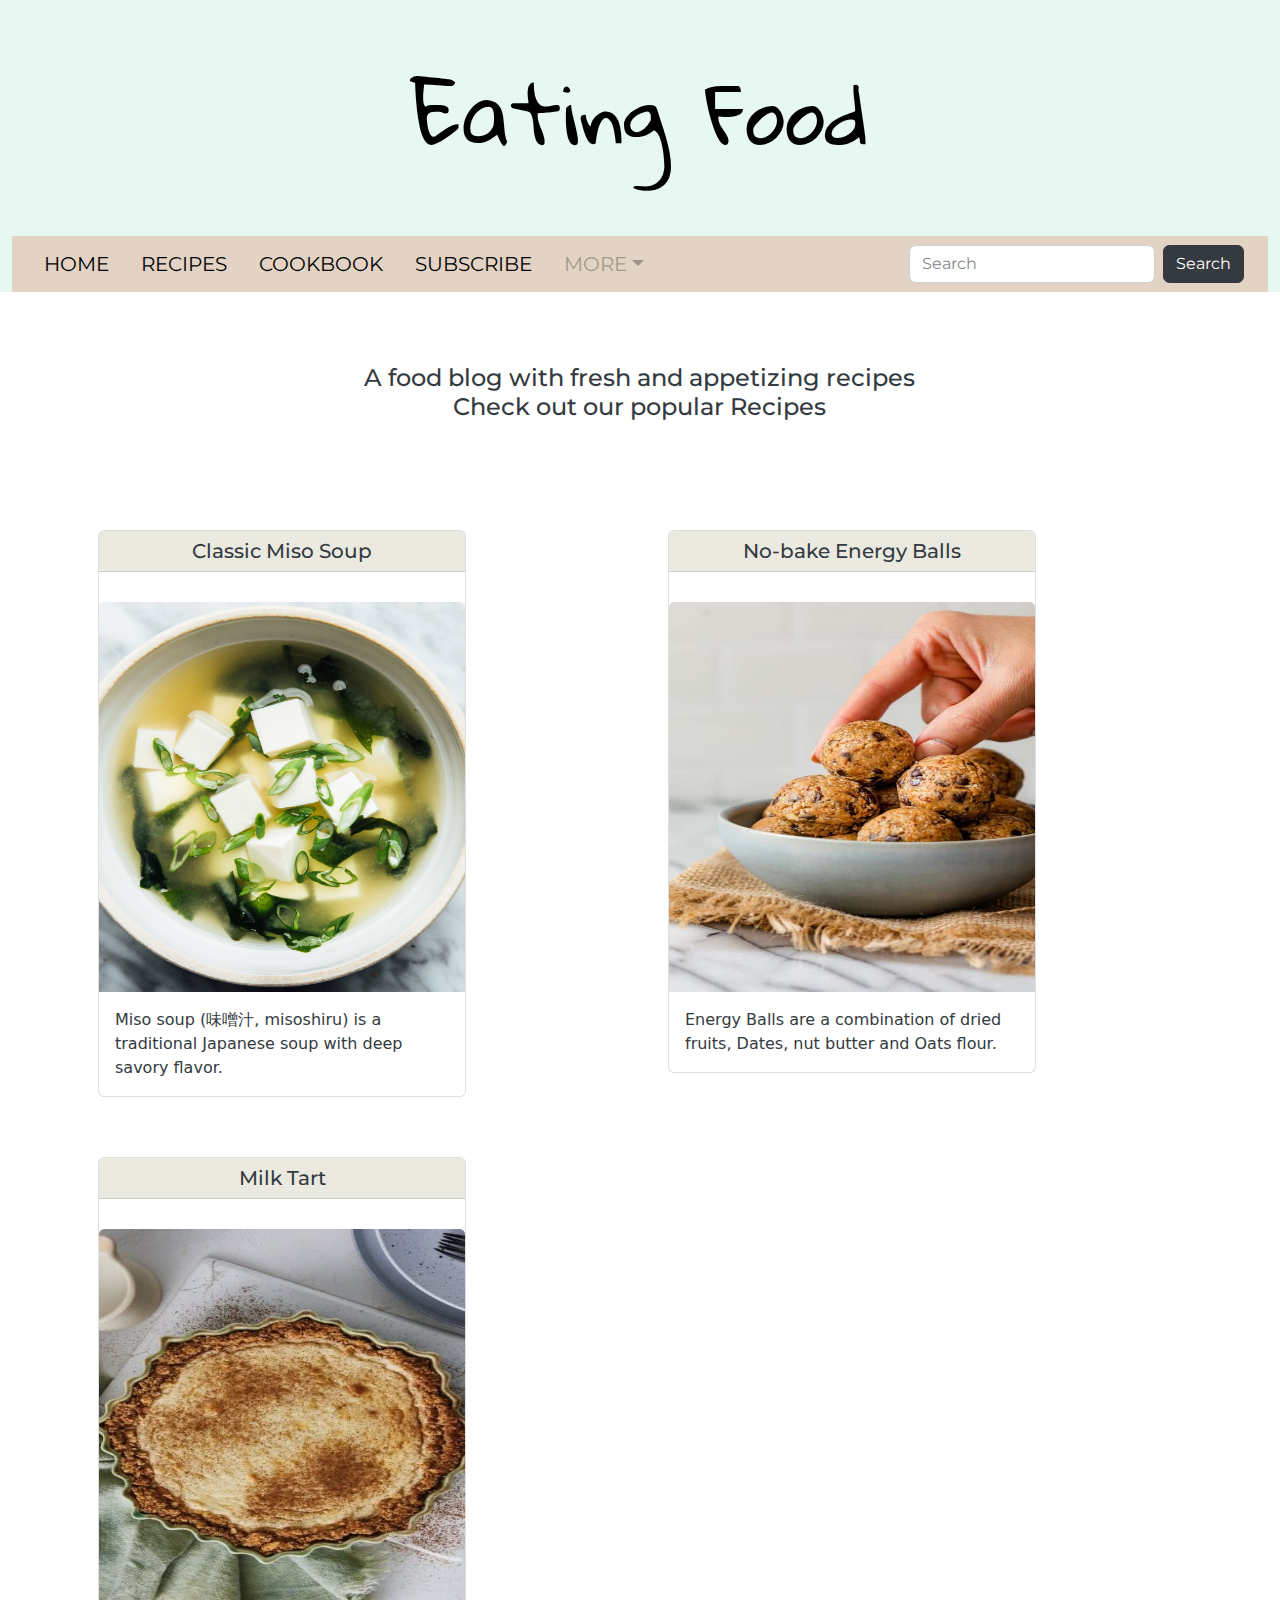
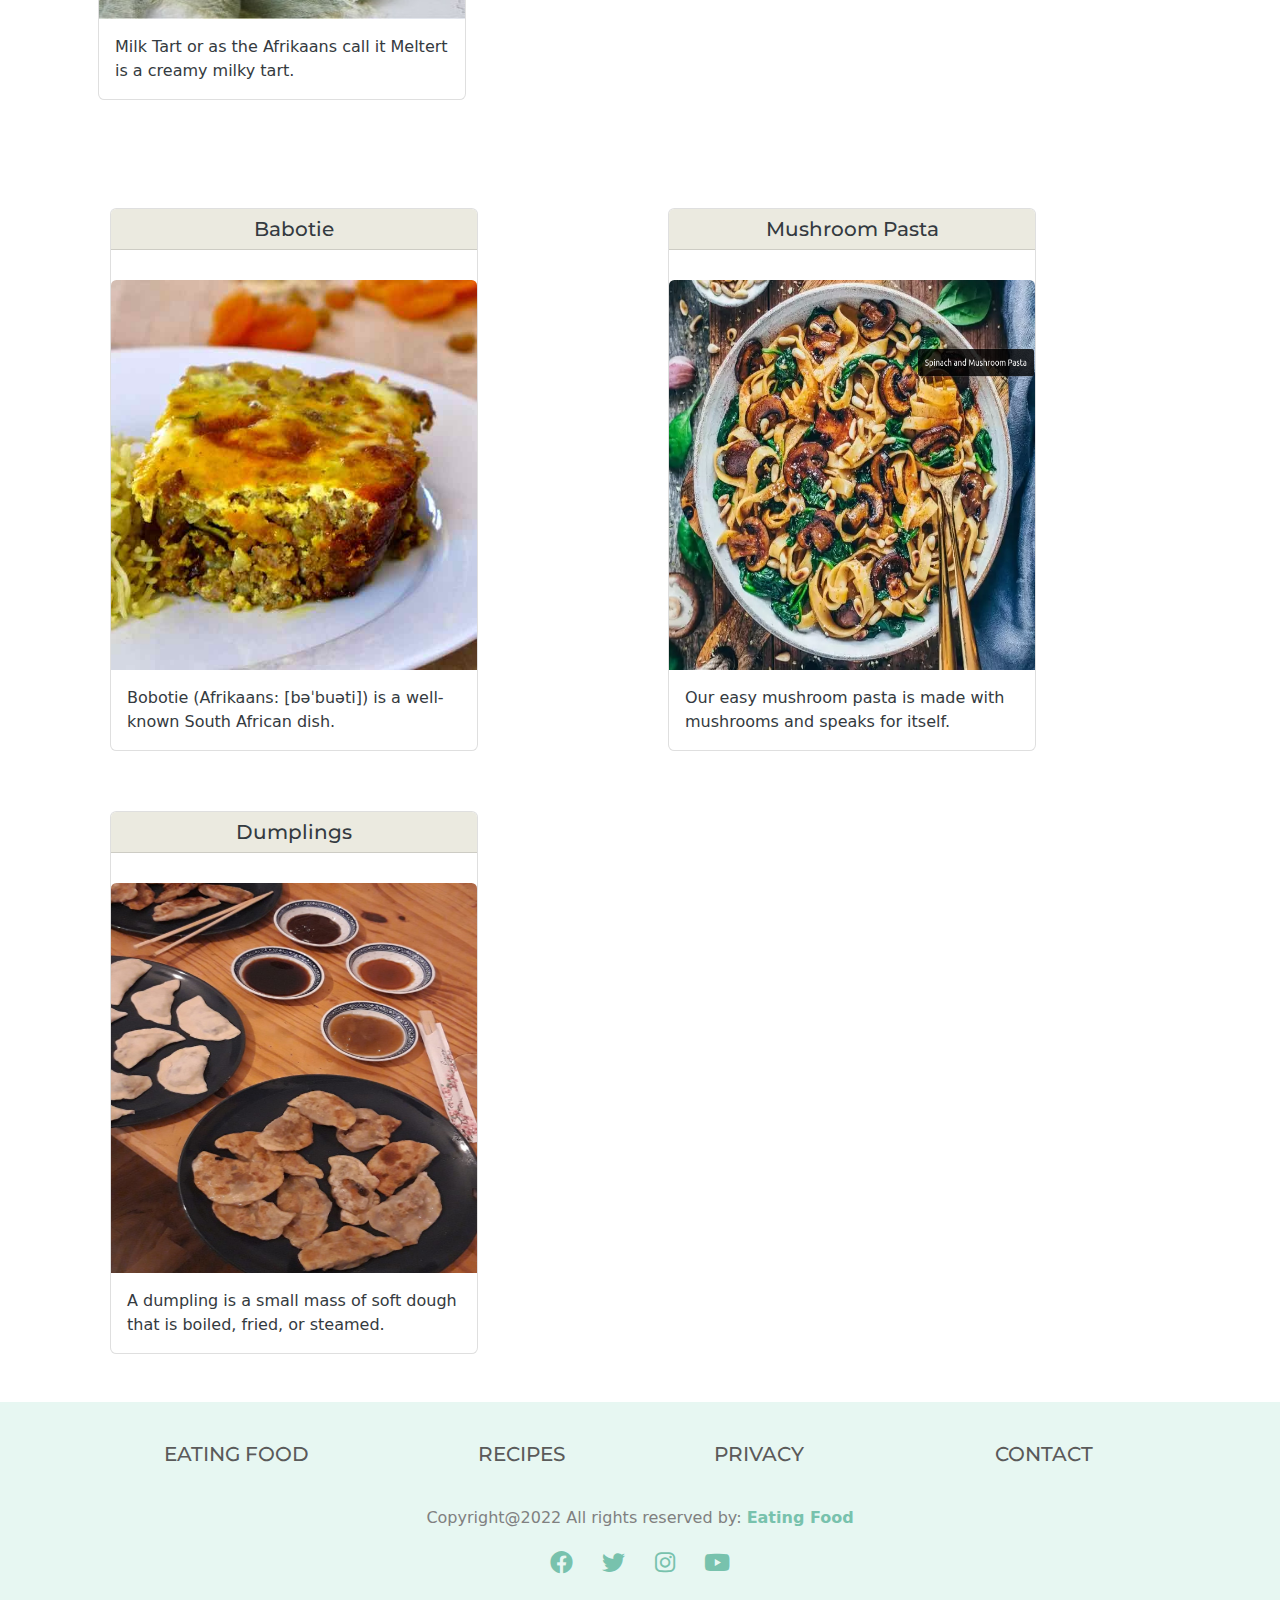
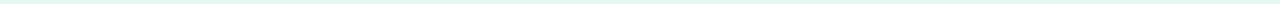
==== commit d8b7b32c: "minor chnages" ====
--- a/index.html
+++ b/index.html
@@ -160,7 +160,7 @@
               </a>
               <div class="card-body">
                 <p class=" card-text text-dark">
-                  Bobotie (Afrikaans: [bəˈbuəti]) is a well-known South African dish.
+                  Our easy mushroom pasta is made with mushrooms and speaks for itself.
                 </p>
               </div>
             </div>
@@ -177,7 +177,7 @@
               </a>
               <div class="card-body">
                 <p class=" card-text text-dark">
-                  Bobotie (Afrikaans: [bəˈbuəti]) is a well-known South African dish.
+                  A dumpling is a small mass of soft dough that is boiled, fried, or steamed.
                 </p>
               </div>
             </div>
--- a/stylesheet.css
+++ b/stylesheet.css
@@ -7,8 +7,8 @@
 img {
   width: 100%;
 }
-.col{
-margin-top: 60px;
+.col {
+  margin-top: 60px;
 }
 .row img {
   width: 100%;
@@ -17,8 +17,7 @@
 .row img:hover {
   opacity: 70%;
 }
-.card:hover{
- ;
+.card:hover {
 }
 .row h2 {
   margin-top: 25px;
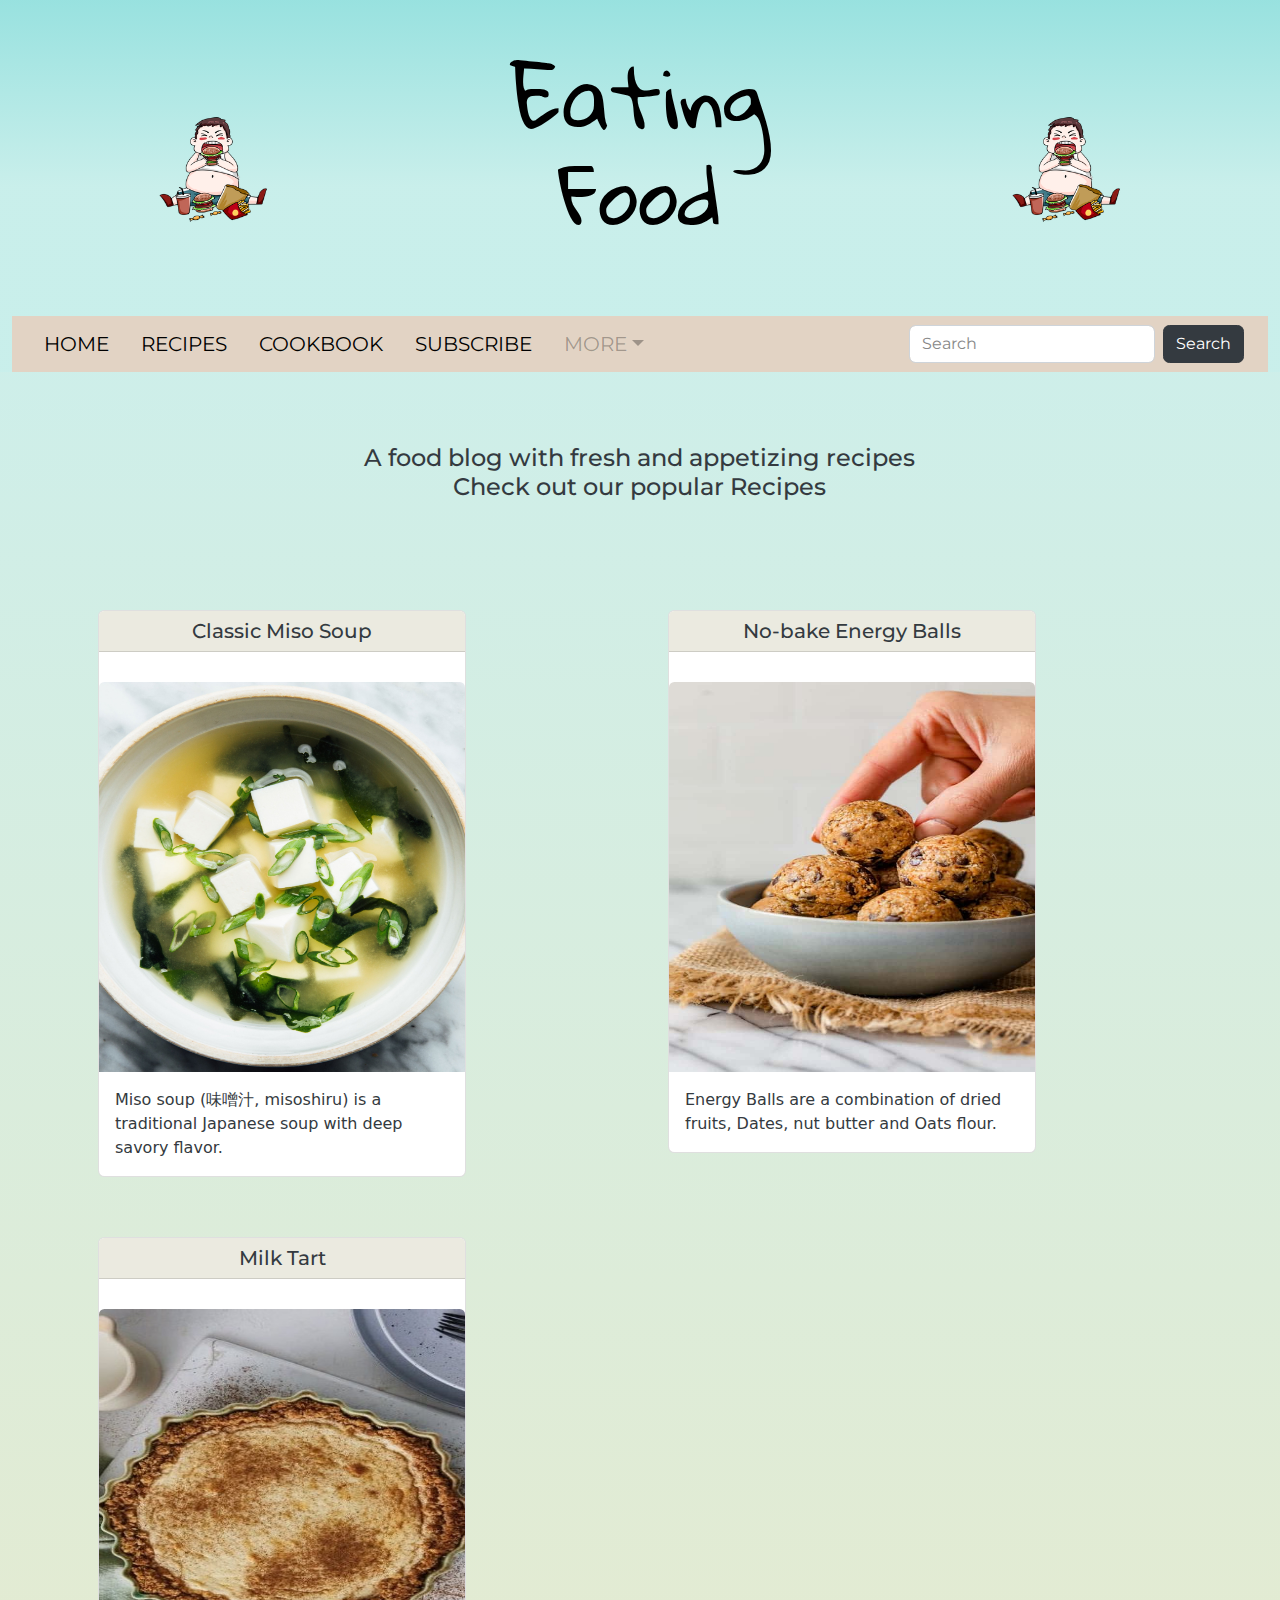
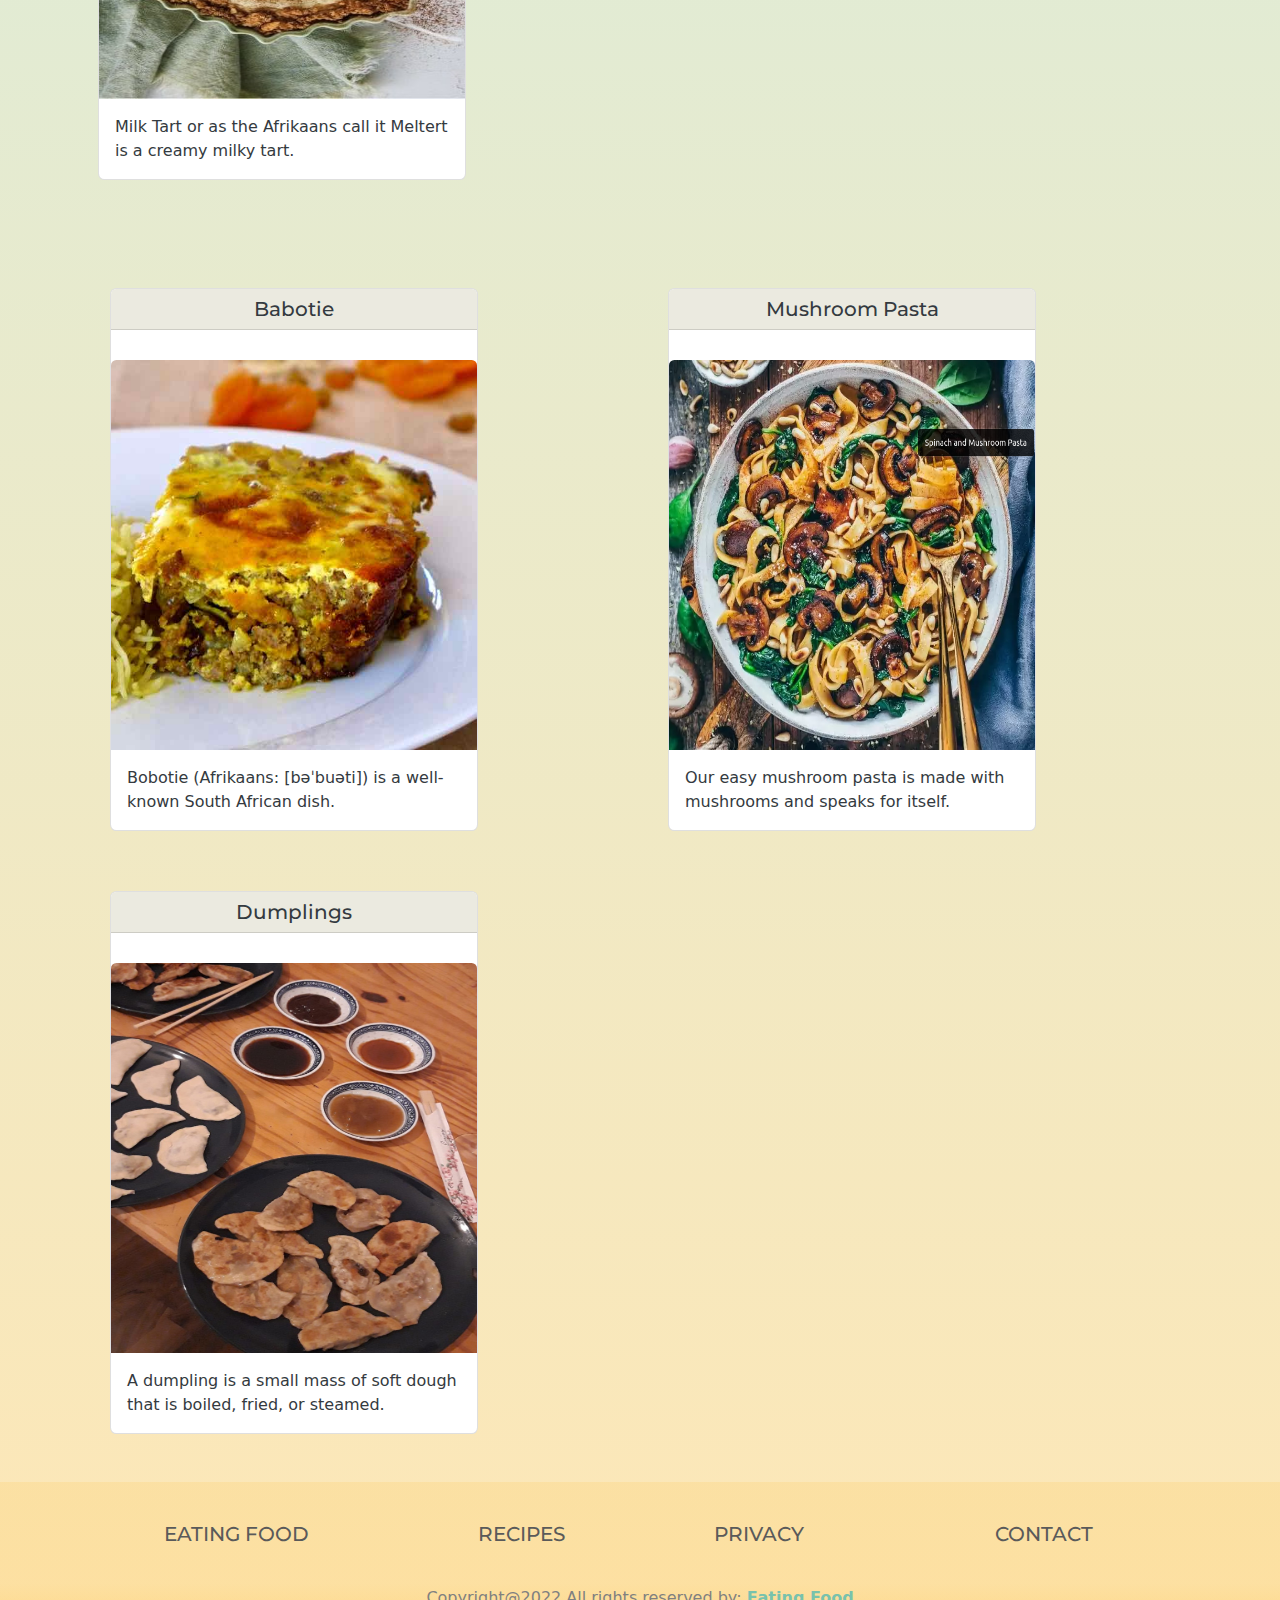
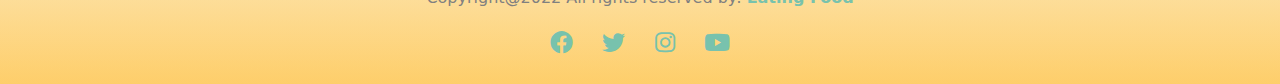
==== commit c5963b41: "almost final changes from krupa side" ====
--- a/index.html
+++ b/index.html
@@ -22,8 +22,14 @@
   <body>
     <header class="container-fluid bg-primary text-white pt-5 pb-0">
         <div class="row text-center">
-          <div class="col-md-8 col-lg-8 mx-auto mt-3">
+          <div class="col-lg-4 col-md-4 col-sm-4 col-xs-12 justify-content-center align-self-center">
+            <img class="buddy" src="source/img/buddy_resize.png" alt="eatingbuddy"/>
+          </div>
+          <div class="col-lg-4 col-md-4 col-sm-4 col-xs-12 justify-content-center align-self-center">
             <h1 class="display-1 mb-3 font-weight-bold text-black" style="font-family: 'Gloria Hallelujah', cursive;">Eating Food</h1>
+          </div>
+          <div class="col-lg-4 col-md-4 col-sm-4 col-xs-12 justify-content-center align-self-center">
+            <img class="buddy" src="source/img/buddy_resize.png" alt="eatingbuddy"/>
           </div>
         </div>
         <div class="row">
@@ -185,7 +191,7 @@
         </div>
         </main>
     <!--<footer></footer>-->
-    <footer class="bg-primary text-white pt-4 pb-2">
+    <footer class="text-white pt-4 pb-2">
       <div class="container text-center text-md-left">
         <div class ="row text-center text-md-left">
           <div class="col-md-3 col-lg-3 col-xl-3 mx-auto mt-3">
--- a/stylesheet.css
+++ b/stylesheet.css
@@ -19,14 +19,53 @@
 }
 .card:hover {
 }
-.row h2 {
-  margin-top: 25px;
-}
+
 .recipe.day {
   display: flex;
   align-content: flex-start;
 }
 h1 {
   font-family: "Gloria Hallelujah", cursive;
-  margin-bottom: 50px;
 }
+.col.miso-desc {
+  margin-top: 5px;
+}
+.col.cooktime {
+  margin-top: 20px;
+}
+.col.preptime {
+  margin-top: 20px;
+}
+.col.instructions {
+  margin-top: 20px;
+}
+header {
+  background: rgb(34, 193, 195);
+  background: linear-gradient(
+    180deg,
+    rgba(34, 193, 195, 0.4010197829131653) 0%,
+    rgba(34, 193, 195, 0.1545211834733894) 50%
+  );
+}
+img.buddy {
+  width: 30%;
+}
+img.buddy:hover {
+  opacity: 100%;
+}
+body {
+  background: rgb(34, 193, 195);
+  background: linear-gradient(
+    180deg,
+    rgba(34, 193, 195, 0.25115983893557425) 0%,
+    rgba(253, 186, 45, 0.352000175070028) 100%
+  );
+}
+footer {
+  background: rgb(253, 186, 45);
+  background: linear-gradient(
+    360deg,
+    rgba(253, 186, 45, 0.5494791666666667) 0%,
+    rgba(253, 186, 45, 0.152000175070028) 50%
+  );
+}
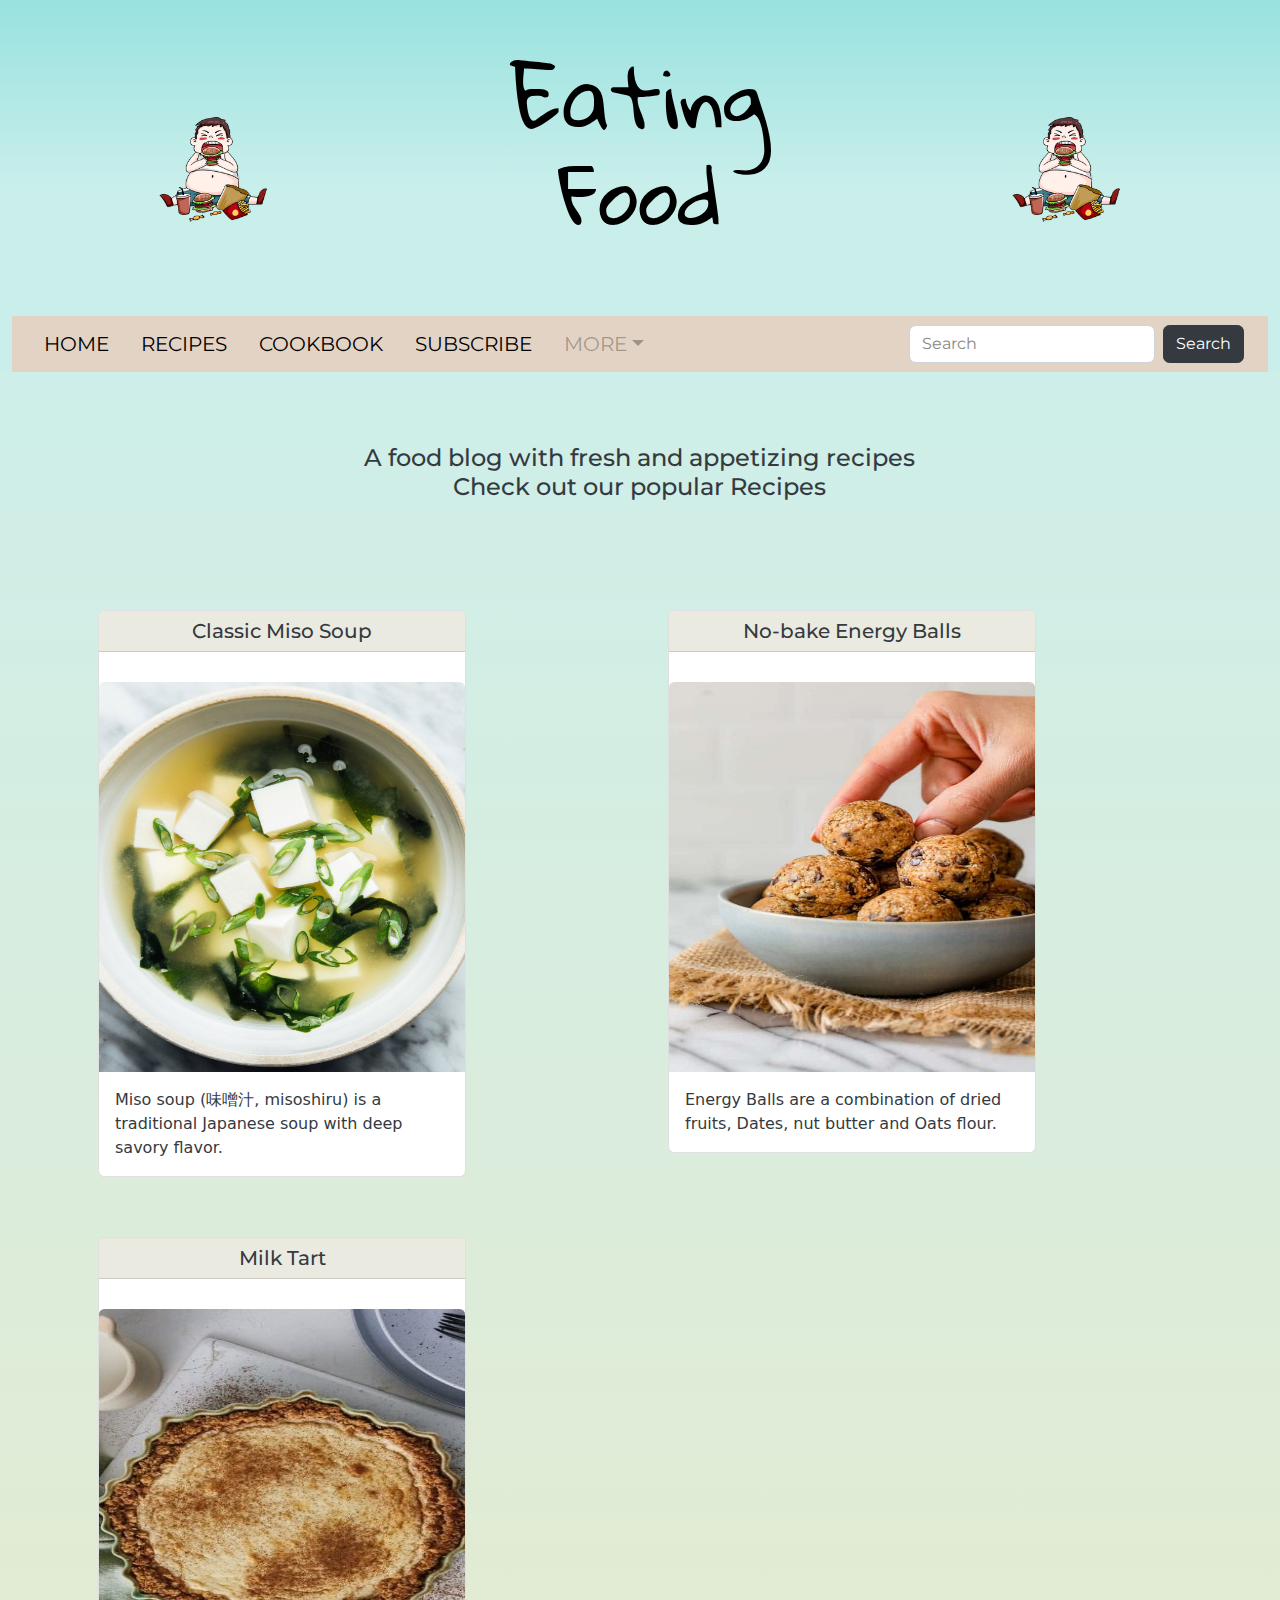
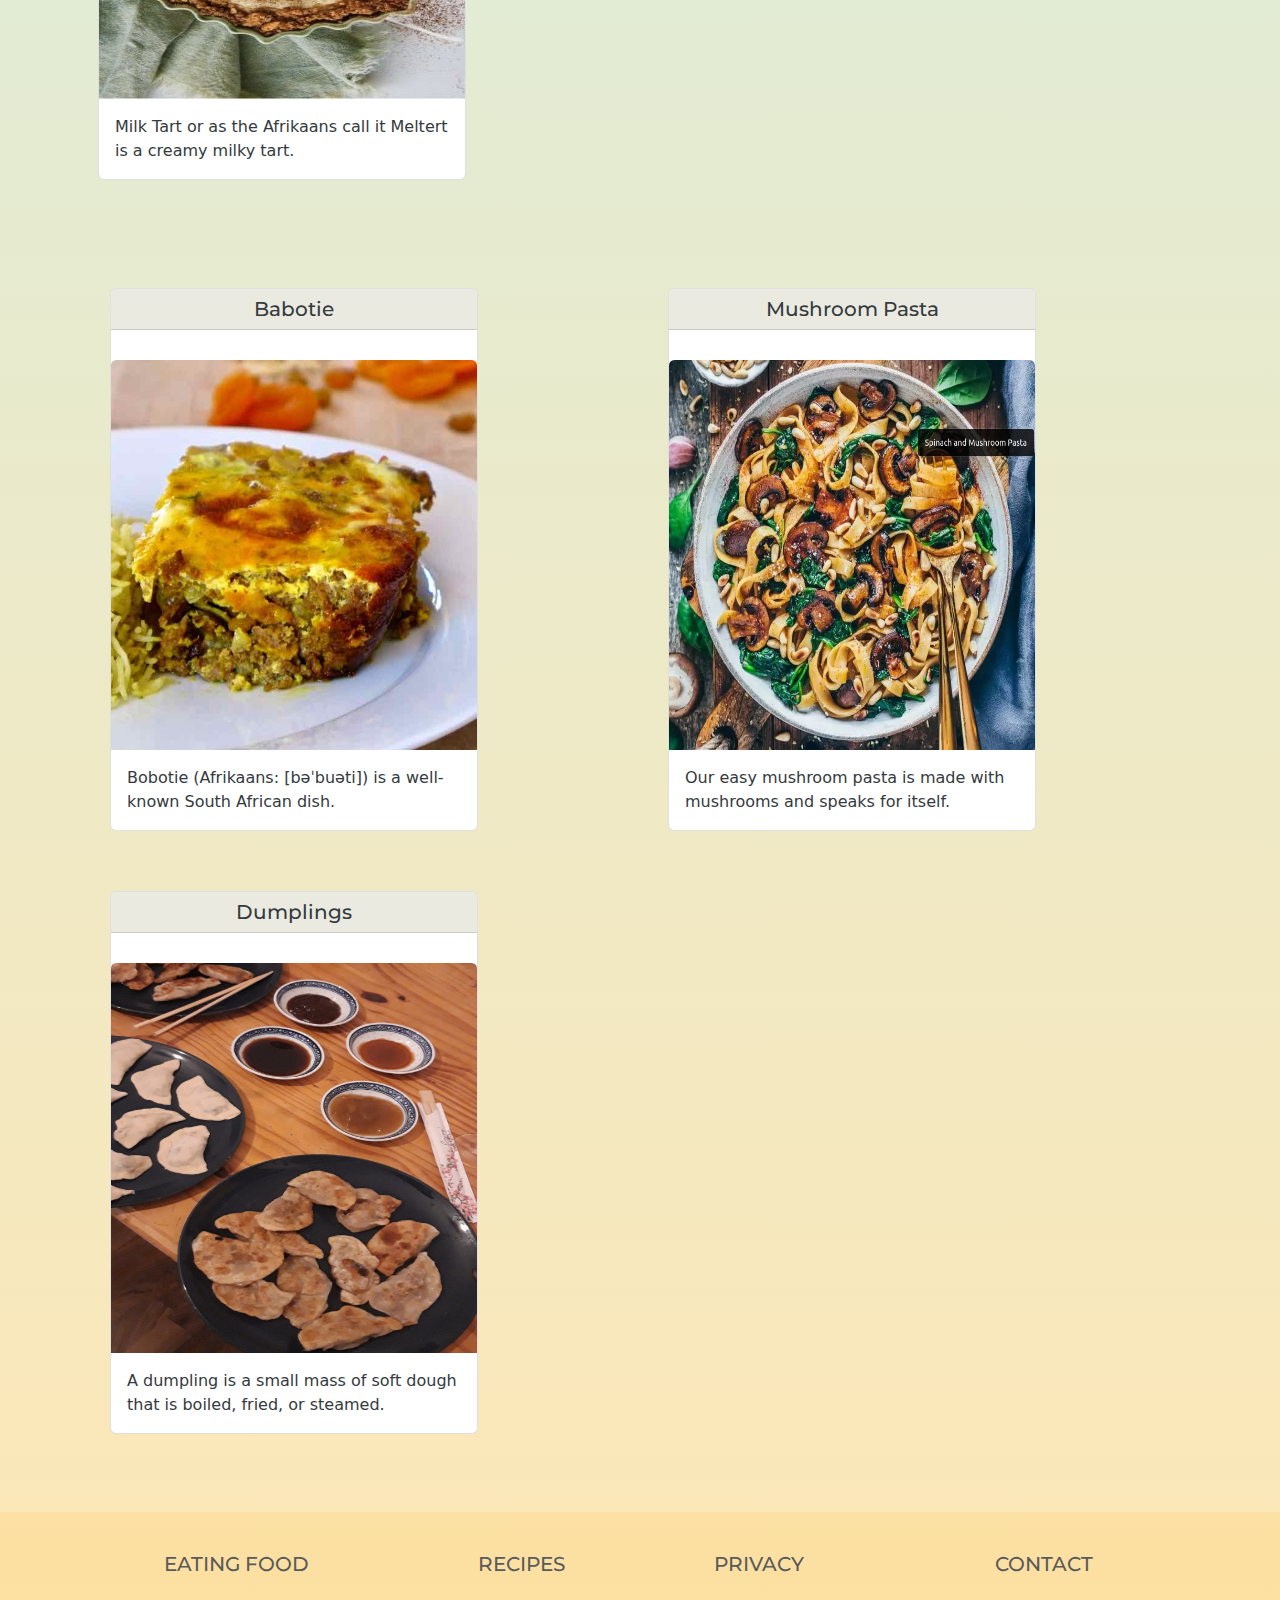
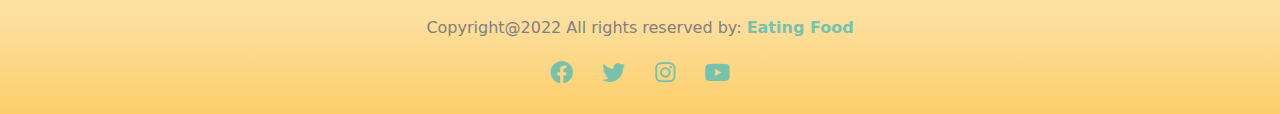
==== commit a4c885aa: "shifted jscript link from head to body" ====
--- a/index.html
+++ b/index.html
@@ -13,13 +13,13 @@
       integrity="sha384-1BmE4kWBq78iYhFldvKuhfTAU6auU8tT94WrHftjDbrCEXSU1oBoqyl2QvZ6jIW3"
       crossorigin="anonymous"
     />
-  <script src="https://cdn.jsdelivr.net/npm/bootstrap@5.1.3/dist/js/bootstrap.bundle.min.js" integrity="sha384-ka7Sk0Gln4gmtz2MlQnikT1wXgYsOg+OMhuP+IlRH9sENBO0LRn5q+8nbTov4+1p" crossorigin="anonymous"></script>
   <link href="source/bootstrap.css" rel="stylesheet">
   <link rel="stylesheet" href="https://cdnjs.cloudflare.com/ajax/libs/font-awesome/6.0.0/css/all.min.css" integrity="sha512-9usAa10IRO0HhonpyAIVpjrylPvoDwiPUiKdWk5t3PyolY1cOd4DSE0Ga+ri4AuTroPR5aQvXU9xC6qOPnzFeg==" crossorigin="anonymous" referrerpolicy="no-referrer" />
     <!--<link rel="stylesheet" href="source/bootstrap_orange.css" type="text/css">-->
     <link rel="stylesheet" href="stylesheet.css" type="text/css" />
   </head>
   <body>
+    <script src="https://cdn.jsdelivr.net/npm/bootstrap@5.1.3/dist/js/bootstrap.bundle.min.js" integrity="sha384-ka7Sk0Gln4gmtz2MlQnikT1wXgYsOg+OMhuP+IlRH9sENBO0LRn5q+8nbTov4+1p" crossorigin="anonymous"></script>
     <header class="container-fluid bg-primary text-white pt-5 pb-0">
         <div class="row text-center">
           <div class="col-lg-4 col-md-4 col-sm-4 col-xs-12 justify-content-center align-self-center">
--- a/stylesheet.css
+++ b/stylesheet.css
@@ -14,12 +14,14 @@
   width: 100%;
   margin-top: 30px;
 }
-.row img:hover {
+.card img:hover {
   opacity: 70%;
 }
 .card:hover {
 }
-
+.pb-5 button {
+  width: 15%;
+}
 .recipe.day {
   display: flex;
   align-content: flex-start;
@@ -62,6 +64,7 @@
   );
 }
 footer {
+  margin-top: 30px;
   background: rgb(253, 186, 45);
   background: linear-gradient(
     360deg,
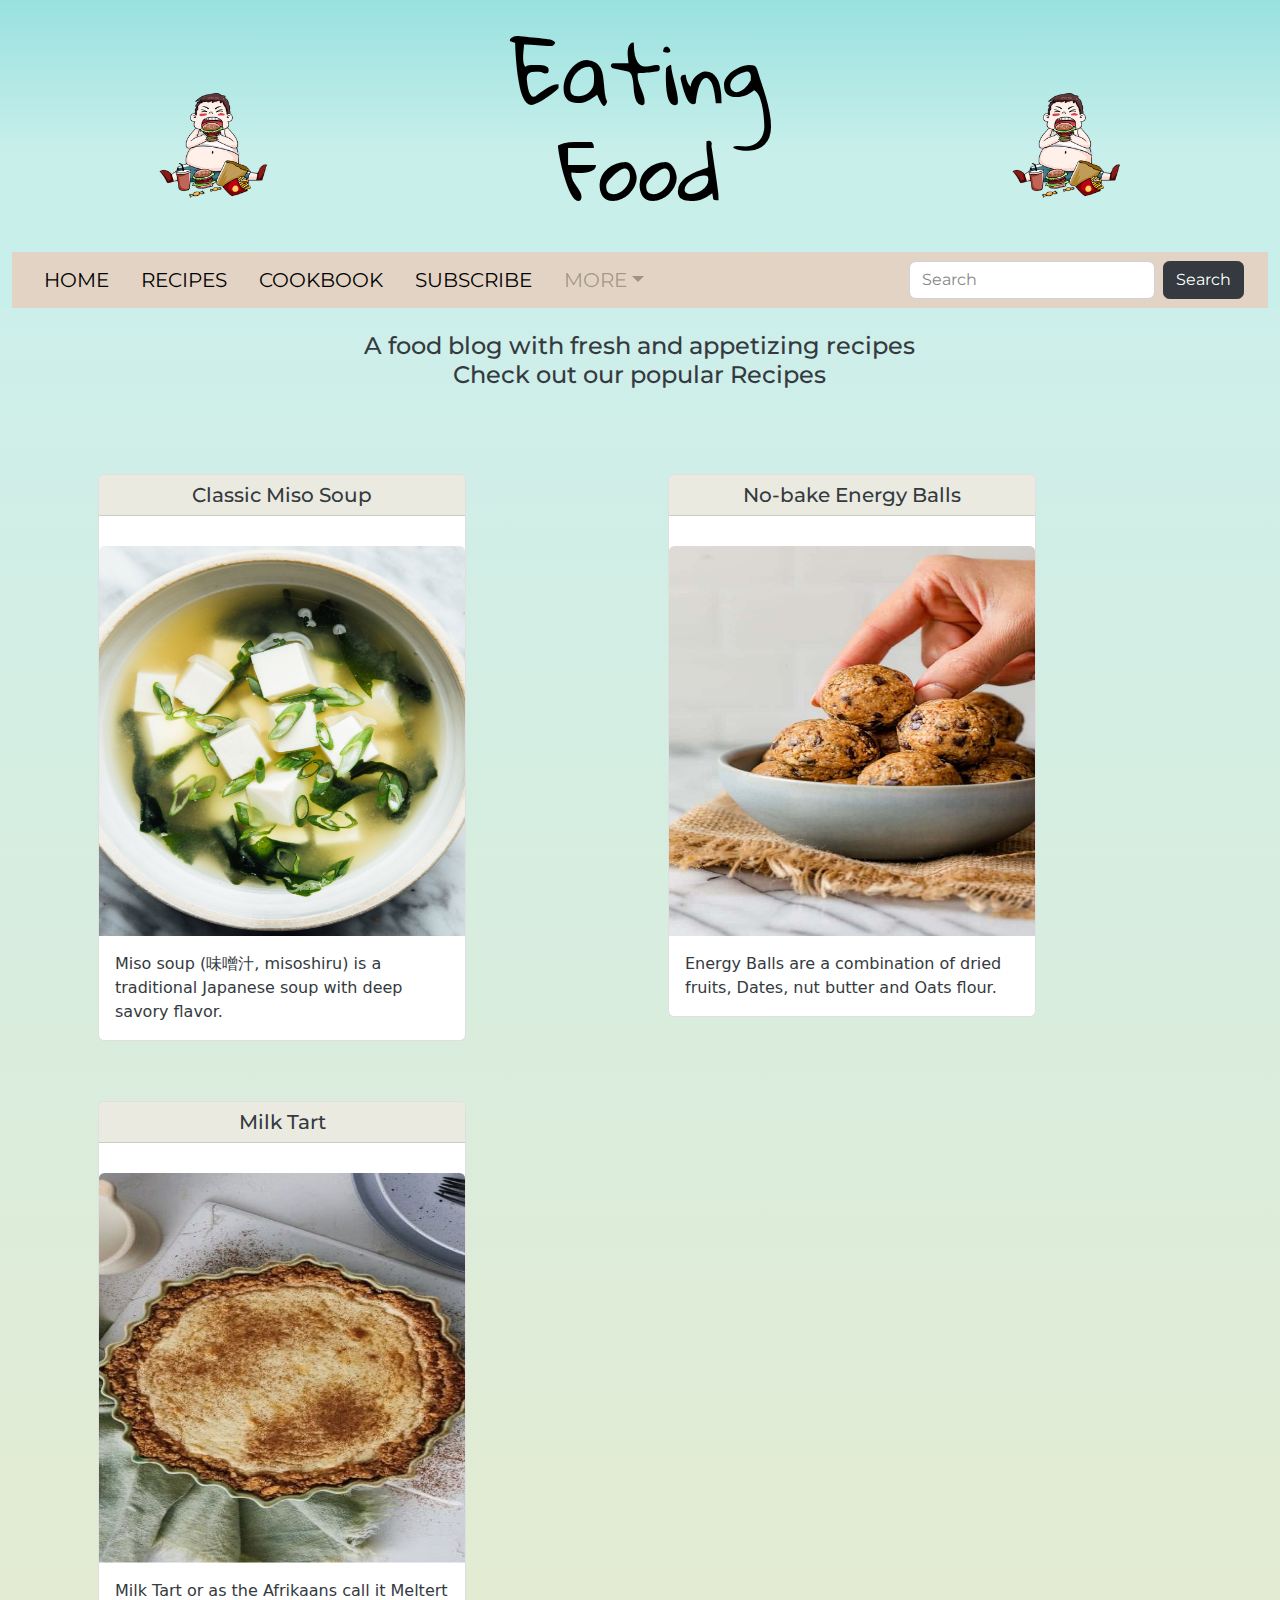
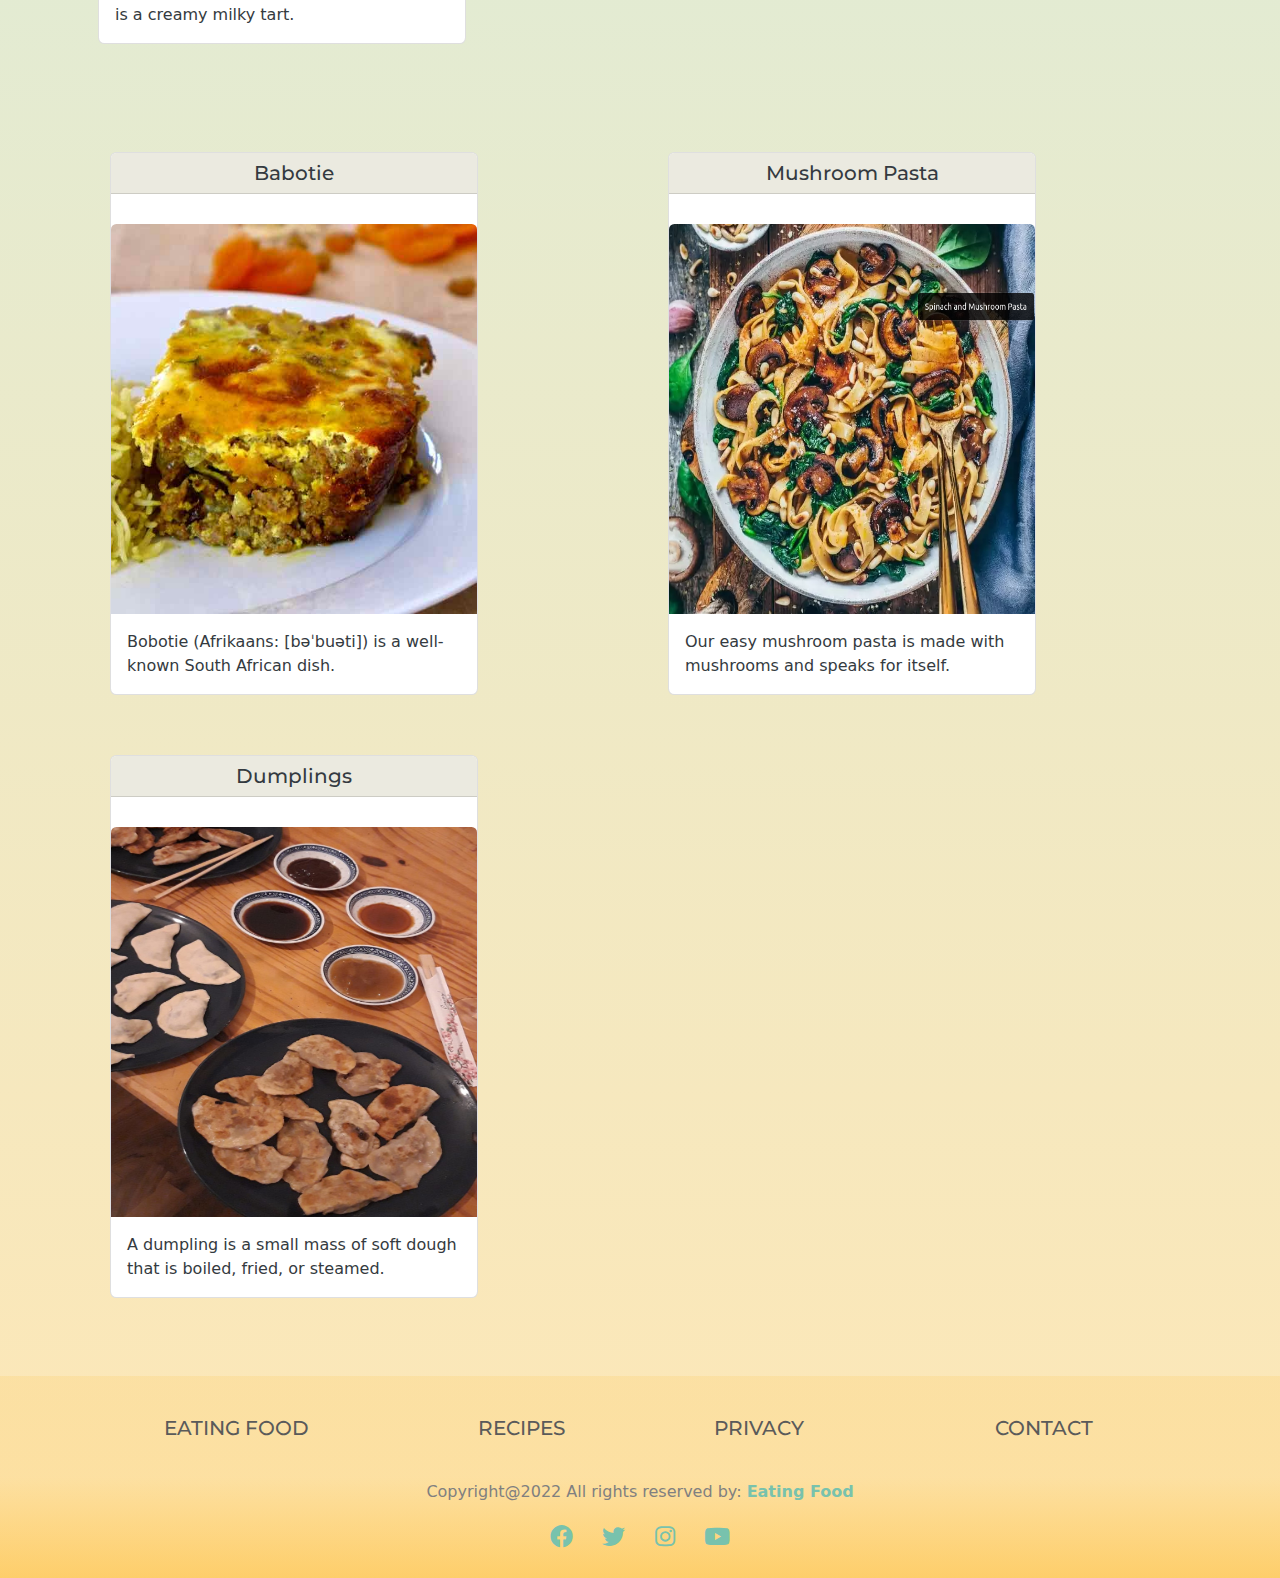
==== commit 48a36749: "reduced margin-top inside header" ====
--- a/index.html
+++ b/index.html
@@ -2,7 +2,6 @@
 <html>
   <head>
     <meta charset="UTF-8" />
-    <title>title</title>
     <meta name="author" content="name" />
     <meta name="description" content="description here" />
     <meta name="keywords" content="keywords,here" />
@@ -17,23 +16,24 @@
   <link rel="stylesheet" href="https://cdnjs.cloudflare.com/ajax/libs/font-awesome/6.0.0/css/all.min.css" integrity="sha512-9usAa10IRO0HhonpyAIVpjrylPvoDwiPUiKdWk5t3PyolY1cOd4DSE0Ga+ri4AuTroPR5aQvXU9xC6qOPnzFeg==" crossorigin="anonymous" referrerpolicy="no-referrer" />
     <!--<link rel="stylesheet" href="source/bootstrap_orange.css" type="text/css">-->
     <link rel="stylesheet" href="stylesheet.css" type="text/css" />
+    <title>Cookbook</title>
   </head>
   <body>
     <script src="https://cdn.jsdelivr.net/npm/bootstrap@5.1.3/dist/js/bootstrap.bundle.min.js" integrity="sha384-ka7Sk0Gln4gmtz2MlQnikT1wXgYsOg+OMhuP+IlRH9sENBO0LRn5q+8nbTov4+1p" crossorigin="anonymous"></script>
-    <header class="container-fluid bg-primary text-white pt-5 pb-0">
+    <header class="container-fluid bg-primary text-white pt-4 pb-0">
         <div class="row text-center">
-          <div class="col-lg-4 col-md-4 col-sm-4 col-xs-12 justify-content-center align-self-center">
+          <div class="col-lg-4 col-md-4 col-sm-4 col-xs-12 d-flex justify-content-around align-self-center">
             <img class="buddy" src="source/img/buddy_resize.png" alt="eatingbuddy"/>
           </div>
-          <div class="col-lg-4 col-md-4 col-sm-4 col-xs-12 justify-content-center align-self-center">
+          <div class="col-lg-4 col-md-4 col-sm-4 col-xs-12 d-flex justify-content-around align-self-center">
             <h1 class="display-1 mb-3 font-weight-bold text-black" style="font-family: 'Gloria Hallelujah', cursive;">Eating Food</h1>
           </div>
-          <div class="col-lg-4 col-md-4 col-sm-4 col-xs-12 justify-content-center align-self-center">
+          <div class="col-lg-4 col-md-4 col-sm-4 col-xs-12 d-flex justify-content-around align-self-center">
             <img class="buddy" src="source/img/buddy_resize.png" alt="eatingbuddy"/>
           </div>
         </div>
         <div class="row">
-          <div class="col">
+          <div class="col fix">
             <nav class="navbar navbar-expand-lg navbar-light bg-secondary">
               <div class="container-fluid">
                 <button class="navbar-toggler" type="button" data-bs-toggle="collapse" data-bs-target="#navbarColor03" aria-controls="navbarColor03" aria-expanded="false" aria-label="Toggle navigation">
@@ -75,9 +75,9 @@
             </nav>
           </header>
  <main class="container-fluid">
-      <div class="row text-center pt-5 pb-4">
+      <div class="row text-center pt-3 pb-3">
         <div class="col-md-8 col-lg-8 mx-auto">
-          <h4 class="text-dark my-4">
+          <h4 class="text-dark my-2">
             A food blog with fresh and appetizing recipes<br />Check out our popular
             Recipes
           </h4>
--- a/stylesheet.css
+++ b/stylesheet.css
@@ -28,6 +28,9 @@
 }
 h1 {
   font-family: "Gloria Hallelujah", cursive;
+}
+.col.fix {
+  margin-top: 20px;
 }
 .col.miso-desc {
   margin-top: 5px;
